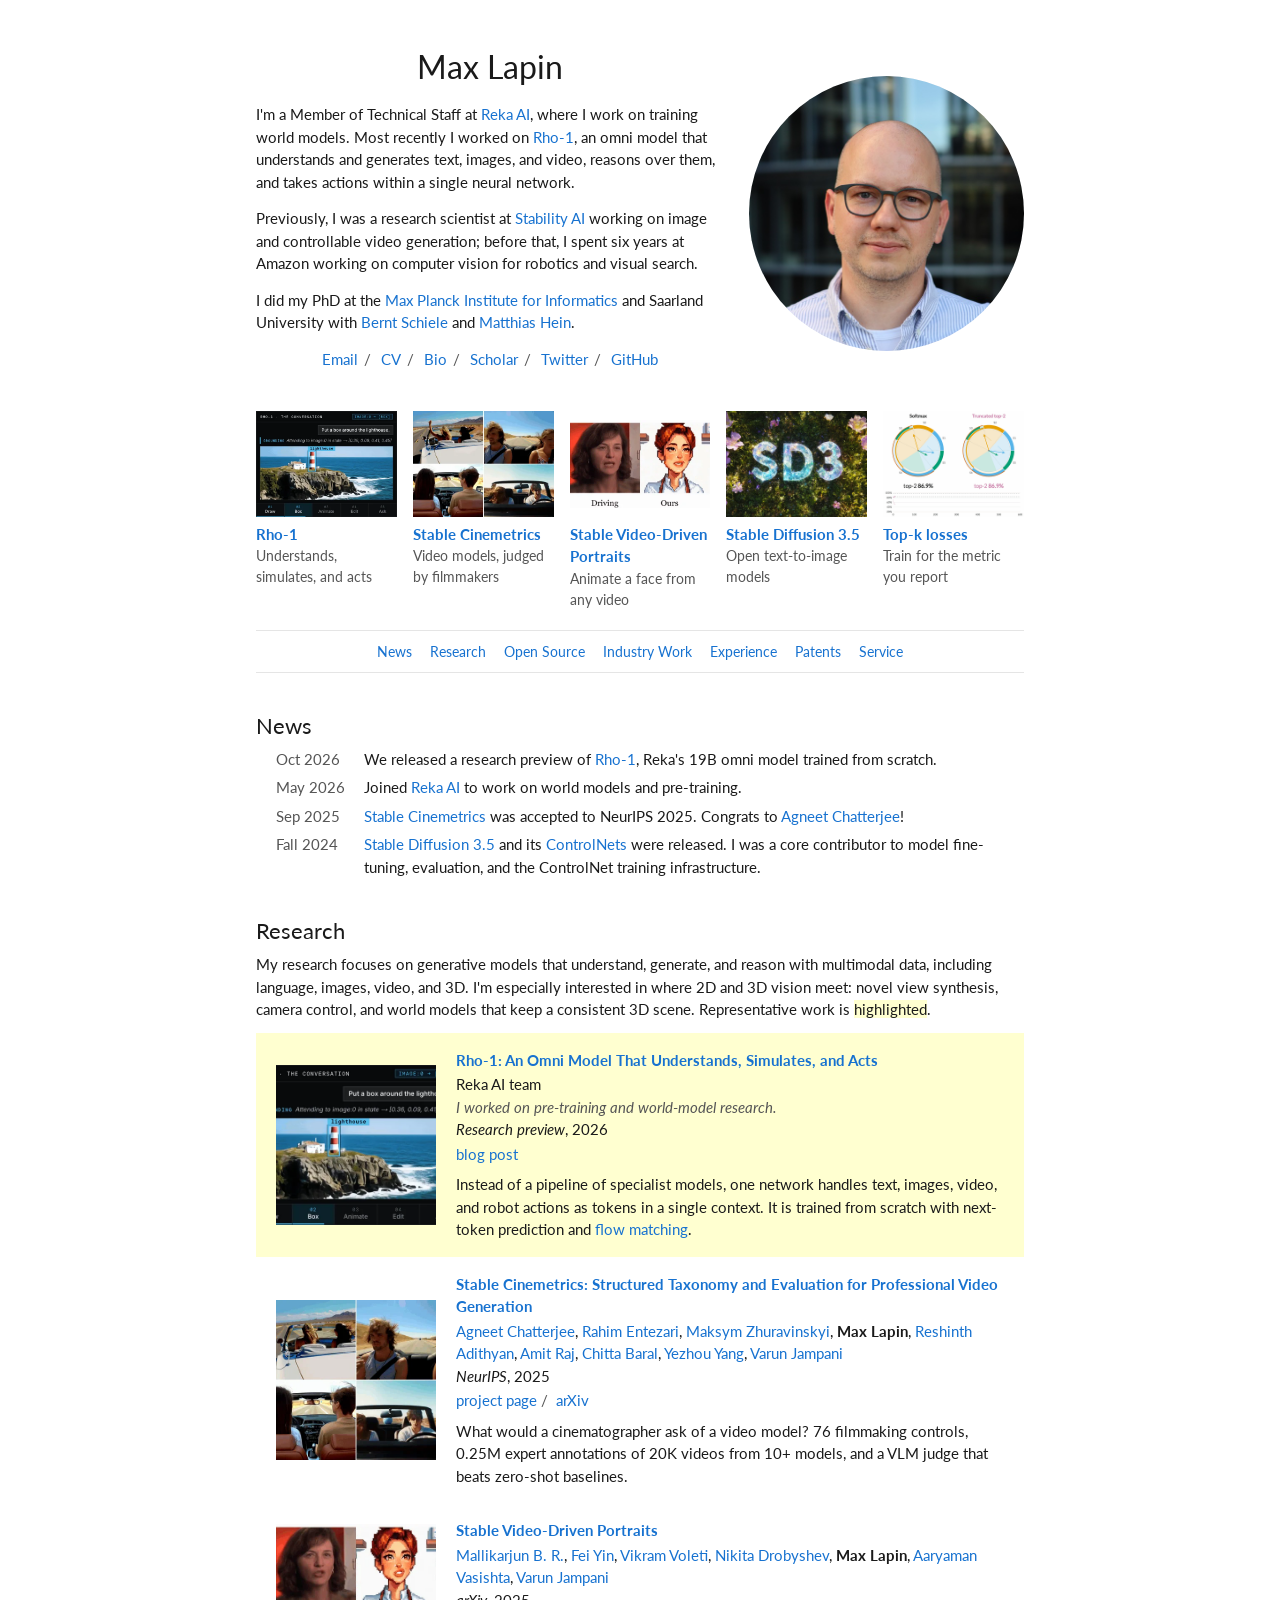
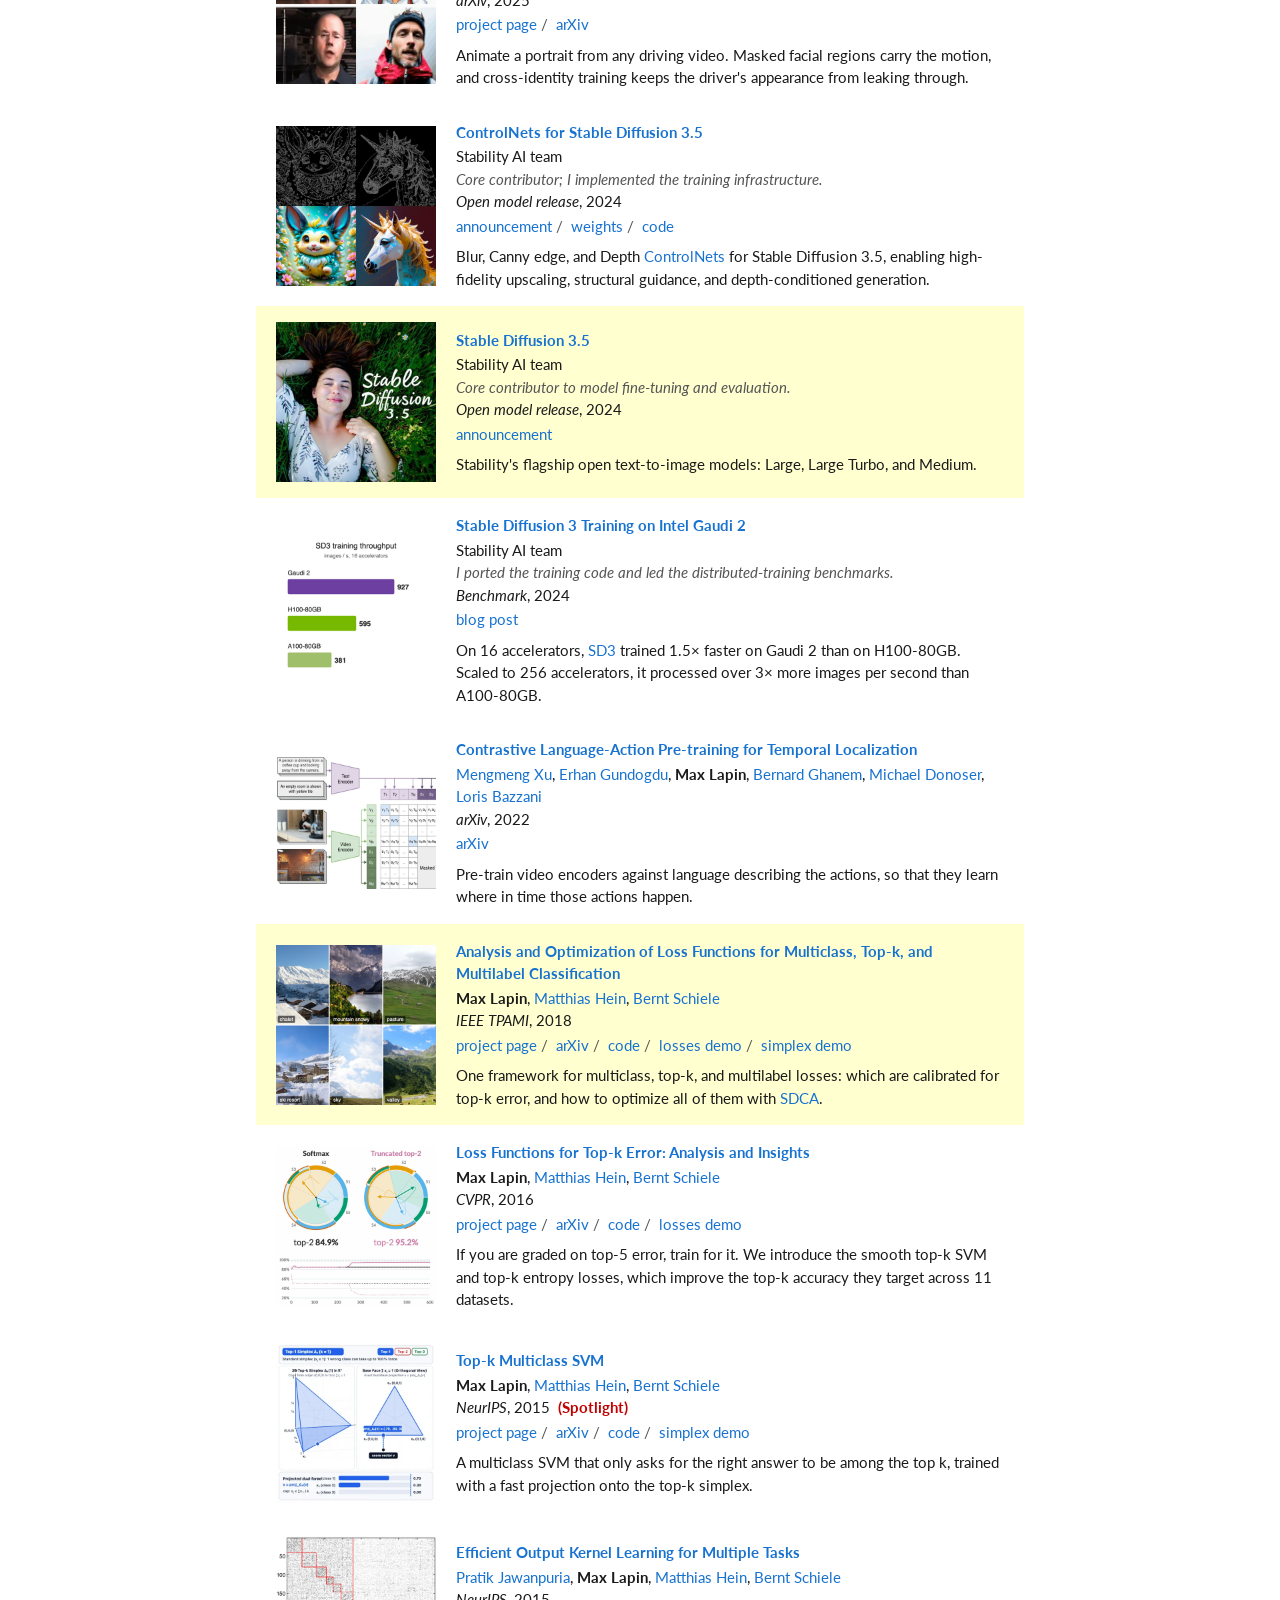
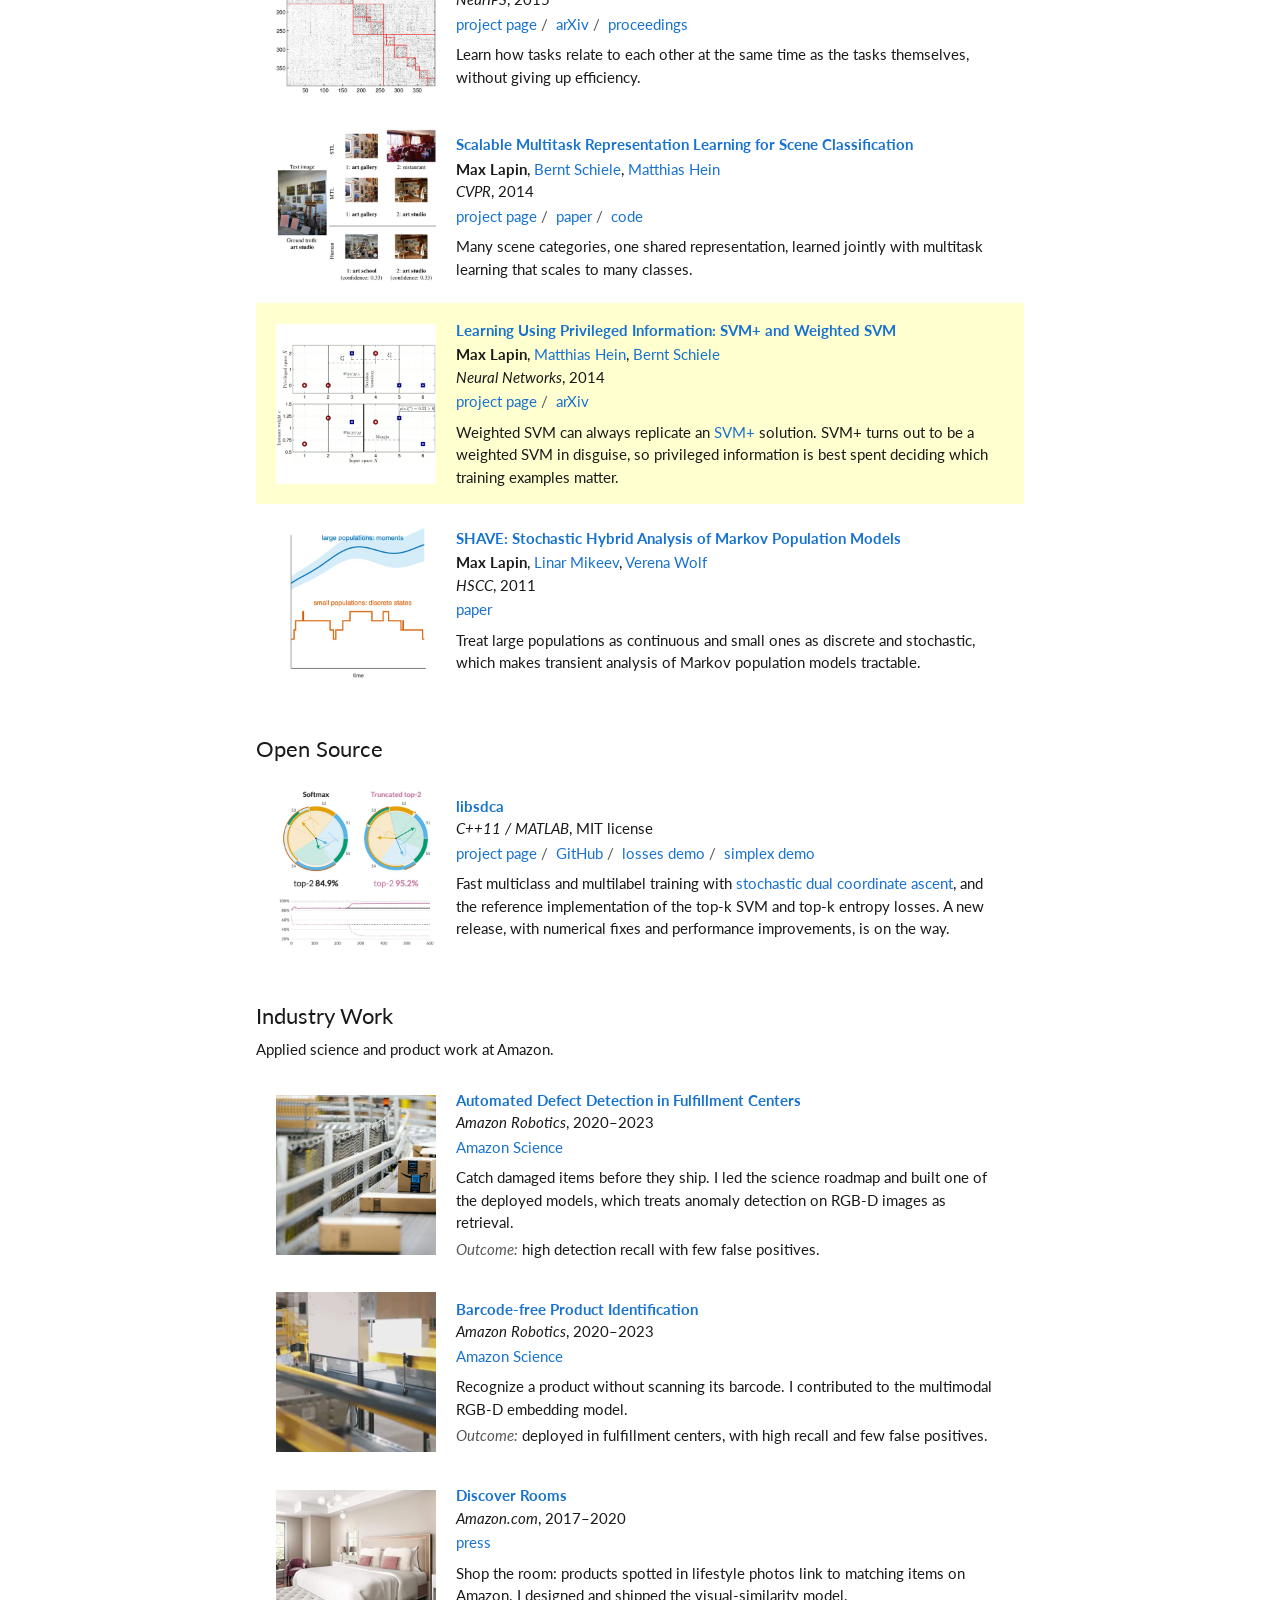
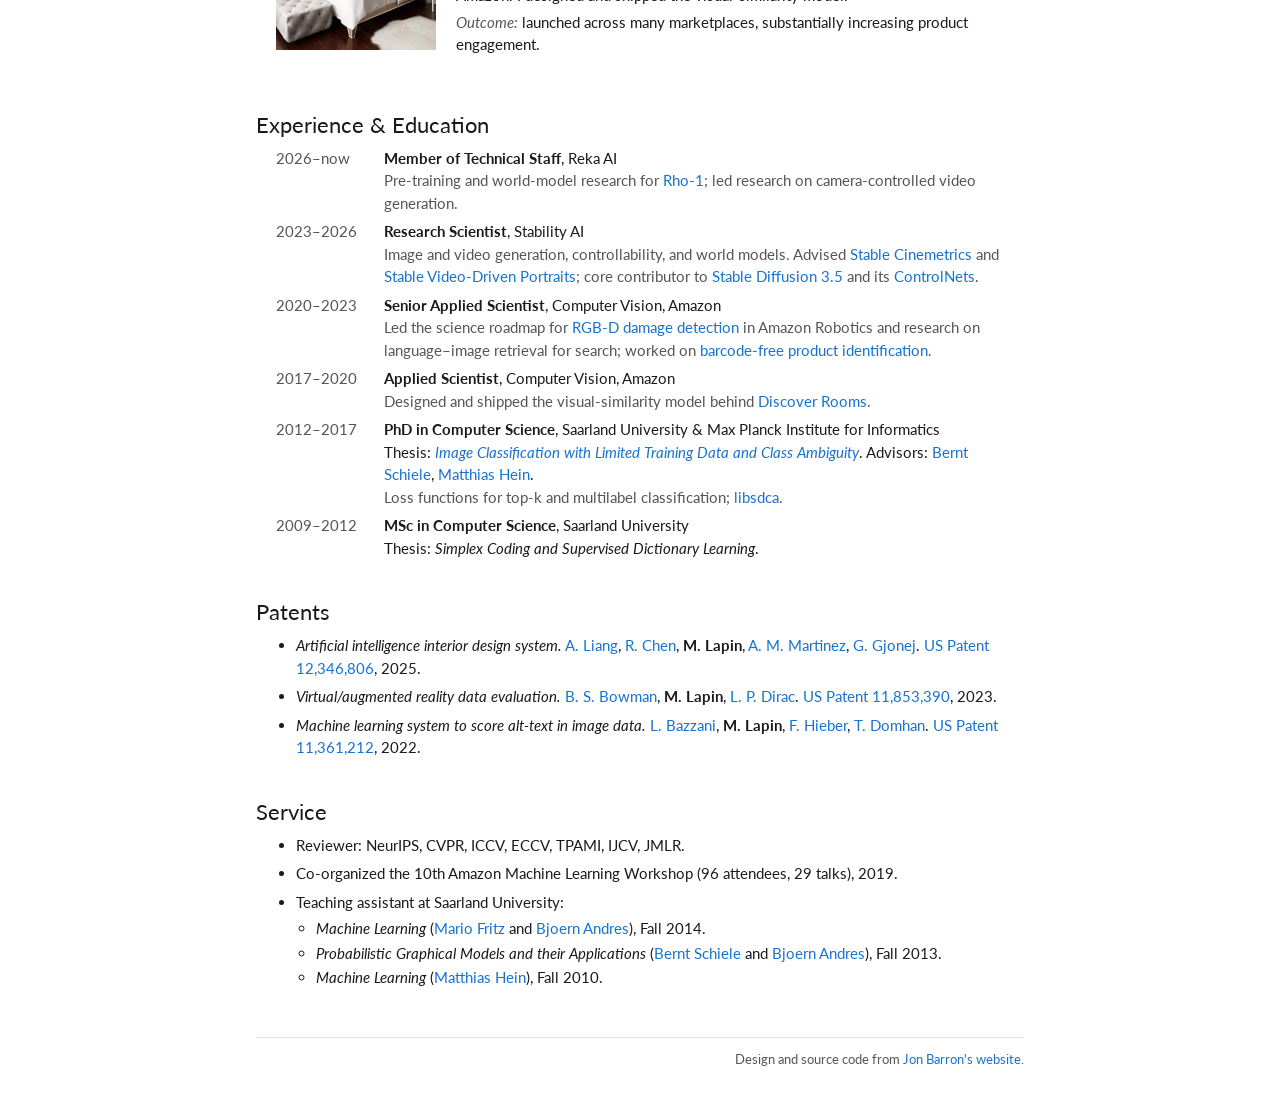
==== index.html @ 327c5b24 "Initial public site" ====
<!DOCTYPE html>
<html lang="en">
<head>
  <meta charset="utf-8">
  <meta name="viewport" content="width=device-width, initial-scale=1">
  <title>Max Lapin</title>
  <meta name="author" content="Max Lapin">
  <meta name="description" content="Max Lapin, Member of Technical Staff at Reka AI. Research on multimodal pre-training, video generation, and world models.">
  <meta property="og:title" content="Max Lapin">
  <meta property="og:description" content="Multimodal pre-training, video generation, and world models.">
  <meta property="og:type" content="website">
  <meta name="twitter:card" content="summary">
  <meta name="twitter:creator" content="@mlapin_">
  <link rel="icon" type="image/png" href="images/favicon.png">
  <link rel="preconnect" href="https://fonts.googleapis.com">
  <link rel="preconnect" href="https://fonts.gstatic.com" crossorigin>
  <link href="https://fonts.googleapis.com/css2?family=Lato:wght@400;700&display=swap" rel="stylesheet">
  <link rel="stylesheet" href="stylesheet.css">
</head>

<body>
<div class="page">

  <!-- ================= intro ================= -->
  <header class="intro">
    <div>
      <h1 class="name">Max Lapin</h1>
      <p>
        I'm a Member of Technical Staff at <a href="https://reka.ai/">Reka AI</a>, where I work on
        training world models. Most recently I worked on
        <a href="https://reka.ai/labs/research/rho-1-collapsing-the-multimodal-stack">Rho-1</a>, an omni model
        that understands and generates text, images, and video, reasons over them, and takes actions within a single
        neural network.
      </p>
      <p>
        Previously, I was a research scientist at <a href="https://stability.ai/">Stability AI</a> working on image and
        controllable video generation; before that, I spent six years at Amazon working on computer vision for robotics
        and visual search.
      </p>
      <p>
        I did my PhD at the <a href="https://www.mpi-inf.mpg.de/">Max Planck Institute for Informatics</a> and Saarland
        University with <a href="https://www.mpi-inf.mpg.de/departments/computer-vision-and-machine-learning/people/bernt-schiele">Bernt Schiele</a>
        and <a href="https://uni-tuebingen.de/en/fakultaeten/mathematisch-naturwissenschaftliche-fakultaet/fachbereiche/informatik/lehrstuehle/maschinelles-lernen/team/prof-dr-matthias-hein/">Matthias Hein</a>.
      </p>
      <p class="contact">
        <a href="mailto:maksim.lapin@gmail.com">Email</a><span class="sep">/</span>
        <a href="cv.pdf">CV</a><span class="sep">/</span>
        <a href="bio.txt">Bio</a><span class="sep">/</span>
        <a href="https://scholar.google.com/citations?user=axpNZUAAAAAJ">Scholar</a><span class="sep">/</span>
        <a href="https://x.com/mlapin_">Twitter</a><span class="sep">/</span>
        <a href="https://github.com/mlapin">GitHub</a>
      </p>
    </div>
    <div class="portrait thumb">
      Portrait<br>images/max.jpg
      <img src="images/max.jpg" alt="Photo of Max Lapin" onerror="this.remove()">
    </div>
  </header>

  <!-- Highlights: the few things to remember, one gloss each (after Ben Mildenhall's page). -->
  <div class="highlights" aria-label="Highlights">
    <a class="card" href="https://reka.ai/labs/research/rho-1-collapsing-the-multimodal-stack">
      <span class="thumb">Rho-1<picture><source media="(prefers-reduced-motion: reduce)" srcset="images/rho1_multimodal_session_still.webp"><img src="images/rho1_multimodal_session.webp" alt="" loading="lazy" onerror="this.remove()"></picture></span>
      <span class="card-title">Rho-1</span>
      <span class="gloss">Understands, simulates, and acts</span>
    </a>
    <a class="card" href="https://stable-cinemetrics.github.io/">
      <span class="thumb">Stable Cinemetrics<picture><source media="(prefers-reduced-motion: reduce)" srcset="images/cinemetrics_convertible_4x3_still.webp"><img src="images/cinemetrics_convertible_4x3.webp" alt="" loading="lazy" onerror="this.remove()"></picture></span>
      <span class="card-title">Stable Cinemetrics</span>
      <span class="gloss">Video models, judged by filmmakers</span>
    </a>
    <a class="card" href="https://stable-video-driven-portraits.github.io/">
      <span class="thumb">Stable Video-Driven Portraits<picture><source media="(prefers-reduced-motion: reduce)" srcset="images/portraits_cross2_labeled_still.webp"><img class="contain" src="images/portraits_cross2_labeled.webp" alt="" loading="lazy" onerror="this.remove()"></picture></span>
      <span class="card-title">Stable Video-Driven Portraits</span>
      <span class="gloss">Animate a face from any video</span>
    </a>
    <a class="card" href="https://stability.ai/news-updates/introducing-stable-diffusion-3-5">
      <span class="thumb">SD3.5<img src="images/sd35_text.jpg" alt="" loading="lazy" onerror="this.remove()"></span>
      <span class="card-title">Stable Diffusion 3.5</span>
      <span class="gloss">Open text-to-image models</span>
    </a>
    <a class="card" href="topk/demo.html">
      <span class="thumb">Top-k demo<picture><source media="(prefers-reduced-motion: reduce)" srcset="images/topk_demo_4x3_still.webp"><img class="contain" src="images/topk_demo_4x3.gif" alt="" loading="lazy" onerror="this.remove()"></picture></span>
      <span class="card-title">Top-k losses</span>
      <span class="gloss">Train for the metric you report</span>
    </a>
  </div>

  <nav class="section-nav" aria-label="Sections">
    <a href="#news">News</a>
    <a href="#research">Research</a>
    <a href="#open-source">Open Source</a>
    <a href="#industry">Industry Work</a>
    <a href="#experience">Experience</a>
    <a href="#patents">Patents</a>
    <a href="#service">Service</a>
  </nav>

  <!-- ================= news =================
       Keep this to the last ~5 items; move older ones out rather than letting the list grow. -->
  <section id="news">
    <h2>News</h2>
    <ul class="news">
      <li><span class="date">Oct 2026</span><span>We released a research preview of
        <a href="https://reka.ai/labs/research/rho-1-collapsing-the-multimodal-stack">Rho-1</a>, Reka's 19B
        omni model trained from scratch.</span></li>
      <li><span class="date">May 2026</span><span>Joined <a href="https://reka.ai/">Reka AI</a> to work on world models and
        pre-training.</span></li>
      <li><span class="date">Sep 2025</span><span><a href="https://arxiv.org/abs/2509.26555">Stable Cinemetrics</a> was
        accepted to NeurIPS 2025. Congrats to <a href="https://agneetchatterjee.com/">Agneet Chatterjee</a>!</span></li>
      <li><span class="date">Fall 2024</span><span><a href="https://stability.ai/news-updates/introducing-stable-diffusion-3-5">Stable Diffusion 3.5</a> and its
        <a href="https://stability.ai/news-updates/sd3-5-large-controlnets">ControlNets</a> were released. I was a core
        contributor to model fine-tuning, evaluation, and the ControlNet training infrastructure.</span></li>
    </ul>
  </section>

  <!-- ================= research ================= -->
  <section id="research">
    <h2>Research</h2>
    <p class="section-intro">
      My research focuses on generative models that understand, generate, and reason with multimodal data, including
      language, images, video, and 3D. I'm especially interested in where 2D and 3D vision meet: novel view synthesis,
      camera control, and world models that keep a consistent 3D scene. Representative work is
      <span class="mark">highlighted</span>.
    </p>

    <div class="entries">

      <article class="entry highlight">
        <div class="thumb">
          Rho-1
          <picture><source media="(prefers-reduced-motion: reduce)" srcset="images/rho1_multimodal_session_still.webp"><img src="images/rho1_multimodal_session.webp" alt="Rho-1 single-session multimodal workflow" loading="lazy" onerror="this.remove()"></picture>
        </div>
        <div>
          <a class="title" href="https://reka.ai/labs/research/rho-1-collapsing-the-multimodal-stack">Rho-1: An Omni Model That Understands, Simulates, and Acts</a>
          <div class="authors">Reka AI team</div>
          <div class="role">I worked on pre-training and world-model research.</div>
          <div><span class="venue">Research preview</span>, 2026</div>
          <div class="links">
            <a href="https://reka.ai/labs/research/rho-1-collapsing-the-multimodal-stack">blog post</a>
          </div>
          <p>
            Instead of a pipeline of specialist models, one network handles text, images, video, and robot actions as
            tokens in a single context. It is trained from scratch with next-token prediction and
            <a href="https://arxiv.org/abs/2210.02747" title="Lipman et al., Flow Matching for Generative Modeling, ICLR 2023">flow matching</a>.
          </p>
        </div>
      </article>

      <article class="entry">
        <div class="thumb">
          Stable Cinemetrics
          <picture><source media="(prefers-reduced-motion: reduce)" srcset="images/cinemetrics_convertible_2x2_still.webp"><img src="images/cinemetrics_convertible_2x2.webp" alt="Stable Cinemetrics 2x2 video comparison on convertible desert highway dialogue prompt" loading="lazy" onerror="this.remove()"></picture>
        </div>
        <div>
          <a class="title" href="https://stable-cinemetrics.github.io/">Stable Cinemetrics: Structured Taxonomy and Evaluation for Professional Video Generation</a>
          <div class="authors">
            <a href="https://agneetchatterjee.com/">Agneet Chatterjee</a>, <a href="https://rahimentezari.github.io/">Rahim Entezari</a>, <a href="https://scholar.google.com/citations?user=BLXPkDEAAAAJ">Maksym Zhuravinskyi</a>, <strong title="Published as Maksim Lapin">Max Lapin</strong>, <a href="https://reshinthadithyan.github.io/">Reshinth Adithyan</a>,
            <a href="https://amitraj93.github.io/">Amit Raj</a>, <a href="https://chitta.orissalinks.com/www/">Chitta Baral</a>, <a href="https://faculty.engineering.asu.edu/yezhouyang/">Yezhou Yang</a>, <a href="https://varunjampani.github.io/">Varun Jampani</a>
          </div>
          <div><span class="venue">NeurIPS</span>, 2025</div>
          <div class="links">
            <a href="https://stable-cinemetrics.github.io/">project page</a><span class="sep">/</span>
            <a href="https://arxiv.org/abs/2509.26555">arXiv</a>
          </div>
          <p>
            What would a cinematographer ask of a video model? 76 filmmaking controls, 0.25M expert annotations of 20K
            videos from 10+ models, and a VLM judge that beats zero-shot baselines.
          </p>
        </div>
      </article>

      <article class="entry">
        <div class="thumb">
          Stable Video-Driven Portraits
          <picture><source media="(prefers-reduced-motion: reduce)" srcset="images/portraits_cross_2x2_still.webp"><img src="images/portraits_cross_2x2.webp" alt="Cross-reenactment of portraits from driving videos" loading="lazy" onerror="this.remove()"></picture>
        </div>
        <div>
          <a class="title" href="https://stable-video-driven-portraits.github.io/">Stable Video-Driven Portraits</a>
          <div class="authors">
            <a href="https://scholar.google.com/citations?user=NlAB4EsAAAAJ">Mallikarjun B. R.</a>, <a href="https://feiiyin.github.io/">Fei Yin</a>, <a href="https://voletiv.github.io/">Vikram Voleti</a>, <a href="https://neeek2303.github.io/">Nikita Drobyshev</a>, <strong title="Published as Maksim Lapin">Max Lapin</strong>, <a href="https://www.aaryaman.net/">Aaryaman Vasishta</a>,
            <a href="https://varunjampani.github.io/">Varun Jampani</a>
          </div>
          <div><span class="venue">arXiv</span>, 2025</div>
          <div class="links">
            <a href="https://stable-video-driven-portraits.github.io/">project page</a><span class="sep">/</span>
            <a href="https://arxiv.org/abs/2509.17476">arXiv</a>
          </div>
          <p>
            Animate a portrait from any driving video. Masked facial regions carry the motion, and cross-identity
            training keeps the driver's appearance from leaking through.
          </p>
        </div>
      </article>

      <article class="entry">
        <div class="thumb">
          SD3.5 ControlNets
          <img src="images/sd35_controlnets.jpg" alt="Canny edge conditioning and generated images with Stable Diffusion 3.5 ControlNets" loading="lazy" onerror="this.remove()">
        </div>
        <div>
          <a class="title" href="https://stability.ai/news-updates/sd3-5-large-controlnets">ControlNets for Stable Diffusion 3.5</a>
          <div class="authors">Stability AI team</div>
          <div class="role">Core contributor; I implemented the training infrastructure.</div>
          <div><span class="venue">Open model release</span>, 2024</div>
          <div class="links">
            <a href="https://stability.ai/news-updates/sd3-5-large-controlnets">announcement</a><span class="sep">/</span>
            <a href="https://huggingface.co/stabilityai/stable-diffusion-3.5-controlnets">weights</a><span class="sep">/</span>
            <a href="https://github.com/Stability-AI/sd3.5/">code</a>
          </div>
          <p>
            Blur, Canny edge, and Depth
            <a href="https://arxiv.org/abs/2302.05543" title="Zhang, Rao, and Agrawala, Adding Conditional Control to Text-to-Image Diffusion Models, ICCV 2023">ControlNets</a> for Stable Diffusion 3.5, enabling high-fidelity upscaling,
            structural guidance, and depth-conditioned generation.
          </p>
        </div>
      </article>

      <article class="entry highlight">
        <div class="thumb">
          Stable Diffusion 3.5
          <img src="images/sd35.jpg" alt="Images generated by Stable Diffusion 3.5" loading="lazy" onerror="this.remove()">
        </div>
        <div>
          <a class="title" href="https://stability.ai/news-updates/introducing-stable-diffusion-3-5">Stable Diffusion 3.5</a>
          <div class="authors">Stability AI team</div>
          <div class="role">Core contributor to model fine-tuning and evaluation.</div>
          <div><span class="venue">Open model release</span>, 2024</div>
          <div class="links">
            <a href="https://stability.ai/news-updates/introducing-stable-diffusion-3-5">announcement</a>
          </div>
          <p>
            Stability's flagship open text-to-image models: Large, Large Turbo, and Medium.
          </p>
        </div>
      </article>

      <article class="entry">
        <div class="thumb">
          SD3 on Gaudi 2
          <img src="images/gaudi.jpg" alt="SD3 training throughput on 16 accelerators: Gaudi 2, H100, A100" loading="lazy" onerror="this.remove()">
        </div>
        <div>
          <a class="title" href="https://stability.ai/news-updates/putting-the-ai-supercomputer-to-work">Stable Diffusion 3 Training on Intel Gaudi 2</a>
          <div class="authors">Stability AI team</div>
          <div class="role">I ported the training code and led the distributed-training benchmarks.</div>
          <div><span class="venue">Benchmark</span>, 2024</div>
          <div class="links">
            <a href="https://stability.ai/news-updates/putting-the-ai-supercomputer-to-work">blog post</a>
          </div>
          <p>
            On 16 accelerators,
            <a href="https://arxiv.org/abs/2403.03206" title="Esser et al., Scaling Rectified Flow Transformers for High-Resolution Image Synthesis, ICML 2024">SD3</a> trained 1.5&times; faster on Gaudi 2 than on H100-80GB. Scaled to 256
            accelerators, it processed over 3&times; more images per second than A100-80GB.
          </p>
        </div>
      </article>


      <article class="entry">
        <div class="thumb">
          CLAP
          <img src="images/clap.jpg" alt="Language-action alignment for temporal localization" loading="lazy" onerror="this.remove()">
        </div>
        <div>
          <a class="title" href="https://arxiv.org/abs/2204.12293">Contrastive Language-Action Pre-training for Temporal Localization</a>
          <div class="authors">
            <a href="https://mengmengxu.netlify.app/">Mengmeng Xu</a>, <a href="https://egundogdu.github.io/">Erhan Gundogdu</a>, <strong title="Published as Maksim Lapin">Max Lapin</strong>, <a href="https://www.bernardghanem.com/">Bernard Ghanem</a>, <a href="https://mike-dono-0815.github.io/homepage/">Michael Donoser</a>, <a href="https://lorisbaz.github.io/">Loris Bazzani</a>
          </div>
          <div><span class="venue">arXiv</span>, 2022</div>
          <div class="links">
            <a href="https://arxiv.org/abs/2204.12293">arXiv</a>
          </div>
          <p>
            Pre-train video encoders against language describing the actions, so that they learn where in time
            those actions happen.
          </p>
        </div>
      </article>

      <article class="entry highlight">
        <div class="thumb">
          Top-k losses (TPAMI)
          <img src="images/topk_tpami.jpg" alt="SUN397 scenes with ambiguous labels" loading="lazy" onerror="this.remove()">
        </div>
        <div>
          <a class="title" href="https://arxiv.org/abs/1612.03663">Analysis and Optimization of Loss Functions for Multiclass, Top-k, and Multilabel Classification</a>
          <div class="authors"><strong title="Published as Maksim Lapin">Max Lapin</strong>, <a href="https://uni-tuebingen.de/en/fakultaeten/mathematisch-naturwissenschaftliche-fakultaet/fachbereiche/informatik/lehrstuehle/maschinelles-lernen/team/prof-dr-matthias-hein/">Matthias Hein</a>, <a href="https://www.mpi-inf.mpg.de/departments/computer-vision-and-machine-learning/people/bernt-schiele">Bernt Schiele</a></div>
          <div><span class="venue">IEEE TPAMI</span>, 2018</div>
          <div class="links">
            <a href="https://www.mpi-inf.mpg.de/departments/computer-vision-and-machine-learning/research/object-recognition-and-scene-understanding/loss-functions-for-top-k-error">project page</a><span class="sep">/</span>
            <a href="https://arxiv.org/abs/1612.03663">arXiv</a><span class="sep">/</span>
            <a href="libsdca/index.html">code</a><span class="sep">/</span>
            <a href="topk/demo.html" title="Interactive demo: how softmax and top-k losses train a linear model">losses demo</a><span class="sep">/</span>
            <a href="topk/simplex.html" title="Interactive demo: projection onto the top-k simplex">simplex demo</a>
          </div>
          <p>
            One framework for multiclass, top-k, and multilabel losses: which are calibrated for top-k error, and how
            to optimize all of them with
            <a href="https://www.jmlr.org/papers/v14/shalev-shwartz13a.html" title="Shalev-Shwartz and Zhang, Stochastic Dual Coordinate Ascent Methods for Regularized Loss Minimization, JMLR 2013">SDCA</a>.
          </p>
        </div>
      </article>

      <article class="entry">
        <div class="thumb">
          Top-k Error (CVPR)
          <picture><source media="(prefers-reduced-motion: reduce)" srcset="images/topk_demo_still.webp"><img class="contain" src="images/topk_demo.gif" alt="Animated training of softmax and truncated top-2 entropy on the circle data: top-2 accuracy 85% vs. 95%" loading="lazy" onerror="this.remove()"></picture>
        </div>
        <div>
          <a class="title" href="https://arxiv.org/abs/1512.00486">Loss Functions for Top-k Error: Analysis and Insights</a>
          <div class="authors"><strong title="Published as Maksim Lapin">Max Lapin</strong>, <a href="https://uni-tuebingen.de/en/fakultaeten/mathematisch-naturwissenschaftliche-fakultaet/fachbereiche/informatik/lehrstuehle/maschinelles-lernen/team/prof-dr-matthias-hein/">Matthias Hein</a>, <a href="https://www.mpi-inf.mpg.de/departments/computer-vision-and-machine-learning/people/bernt-schiele">Bernt Schiele</a></div>
          <div><span class="venue">CVPR</span>, 2016</div>
          <div class="links">
            <a href="https://www.mpi-inf.mpg.de/departments/computer-vision-and-machine-learning/research/object-recognition-and-scene-understanding/loss-functions-for-top-k-error">project page</a><span class="sep">/</span>
            <a href="https://arxiv.org/abs/1512.00486">arXiv</a><span class="sep">/</span>
            <a href="libsdca/index.html">code</a><span class="sep">/</span>
            <a href="topk/demo.html" title="Interactive demo: how softmax and top-k losses train a linear model">losses demo</a>
          </div>
          <p>
            If you are graded on top-5 error, train for it. We introduce the smooth top-k SVM and top-k entropy losses,
            which improve the top-k accuracy they target across 11 datasets.
          </p>
        </div>
      </article>

      <article class="entry">
        <div class="thumb">
          Top-k SVM
          <picture><source media="(prefers-reduced-motion: reduce)" srcset="images/topk_svm_still.webp"><img class="contain" src="images/topk_svm.webp" alt="Animated projection onto the top-k simplex for k = 1, 2, 3" loading="lazy" onerror="this.remove()"></picture>
        </div>
        <div>
          <a class="title" href="https://arxiv.org/abs/1511.06683">Top-k Multiclass SVM</a>
          <div class="authors"><strong title="Published as Maksim Lapin">Max Lapin</strong>, <a href="https://uni-tuebingen.de/en/fakultaeten/mathematisch-naturwissenschaftliche-fakultaet/fachbereiche/informatik/lehrstuehle/maschinelles-lernen/team/prof-dr-matthias-hein/">Matthias Hein</a>, <a href="https://www.mpi-inf.mpg.de/departments/computer-vision-and-machine-learning/people/bernt-schiele">Bernt Schiele</a></div>
          <div><span class="venue">NeurIPS</span>, 2015 &nbsp;<strong class="award">(Spotlight)</strong></div>
          <div class="links">
            <a href="https://www.mpi-inf.mpg.de/departments/computer-vision-and-machine-learning/research/object-recognition-and-scene-understanding/top-k-multiclass-svm">project page</a><span class="sep">/</span>
            <a href="https://arxiv.org/abs/1511.06683">arXiv</a><span class="sep">/</span>
            <a href="libsdca/index.html">code</a><span class="sep">/</span>
            <a href="topk/simplex.html" title="Interactive demo: projection onto the top-k simplex">simplex demo</a>
          </div>
          <p>
            A multiclass SVM that only asks for the right answer to be among the top k, trained with a fast projection
            onto the top-k simplex.
          </p>
        </div>
      </article>

      <article class="entry">
        <div class="thumb">
          Output Kernel Learning
          <img src="images/okl.jpg" alt="Learned sparse task-relationship matrix on SUN397" loading="lazy" onerror="this.remove()">
        </div>
        <div>
          <a class="title" href="https://arxiv.org/abs/1511.05706">Efficient Output Kernel Learning for Multiple Tasks</a>
          <div class="authors"><a href="https://pratikjawanpuria.com/">Pratik Jawanpuria</a>, <strong title="Published as Maksim Lapin">Max Lapin</strong>, <a href="https://uni-tuebingen.de/en/fakultaeten/mathematisch-naturwissenschaftliche-fakultaet/fachbereiche/informatik/lehrstuehle/maschinelles-lernen/team/prof-dr-matthias-hein/">Matthias Hein</a>, <a href="https://www.mpi-inf.mpg.de/departments/computer-vision-and-machine-learning/people/bernt-schiele">Bernt Schiele</a></div>
          <div><span class="venue">NeurIPS</span>, 2015</div>
          <div class="links">
            <a href="https://www.mpi-inf.mpg.de/departments/computer-vision-and-machine-learning/research/object-recognition-and-scene-understanding/output-kernel-learning">project page</a><span class="sep">/</span>
            <a href="https://arxiv.org/abs/1511.05706">arXiv</a><span class="sep">/</span>
            <a href="https://proceedings.neurips.cc/paper/2015/hash/a5cdd4aa0048b187f7182f1b9ce7a6a7-Abstract.html">proceedings</a>
          </div>
          <p>
            Learn how tasks relate to each other at the same time as the tasks themselves, without giving up
            efficiency.
          </p>
        </div>
      </article>

      <article class="entry">
        <div class="thumb">
          Multitask Scene Classification
          <img src="images/multitask.jpg" alt="Scene classification predictions comparing STL, MTL, and human judgments" loading="lazy" onerror="this.remove()">
        </div>
        <div>
          <a class="title" href="https://openaccess.thecvf.com/content_cvpr_2014/html/Lapin_Scalable_Multitask_Representation_2014_CVPR_paper.html">Scalable Multitask Representation Learning for Scene Classification</a>
          <div class="authors"><strong title="Published as Maksim Lapin">Max Lapin</strong>, <a href="https://www.mpi-inf.mpg.de/departments/computer-vision-and-machine-learning/people/bernt-schiele">Bernt Schiele</a>, <a href="https://uni-tuebingen.de/en/fakultaeten/mathematisch-naturwissenschaftliche-fakultaet/fachbereiche/informatik/lehrstuehle/maschinelles-lernen/team/prof-dr-matthias-hein/">Matthias Hein</a></div>
          <div><span class="venue">CVPR</span>, 2014</div>
          <div class="links">
            <a href="https://www.mpi-inf.mpg.de/departments/computer-vision-and-machine-learning/research/object-recognition-and-scene-understanding/scalable-multitask-representation-learning-for-scene-classification">project page</a><span class="sep">/</span>
            <a href="https://openaccess.thecvf.com/content_cvpr_2014/html/Lapin_Scalable_Multitask_Representation_2014_CVPR_paper.html">paper</a><span class="sep">/</span>
            <a href="https://github.com/mlapin/cvpr14mtl">code</a>
          </div>
          <p>
            Many scene categories, one shared representation, learned jointly with multitask learning that scales to
            many classes.
          </p>
        </div>
      </article>

      <article class="entry highlight">
        <div class="thumb">
          SVM+
          <img src="images/svmplus.jpg" alt="Weighted SVM replicating an SVM+ solution" loading="lazy" onerror="this.remove()">
        </div>
        <div>
          <a class="title" href="https://arxiv.org/abs/1306.3161">Learning Using Privileged Information: SVM+ and Weighted SVM</a>
          <div class="authors"><strong title="Published as Maksim Lapin">Max Lapin</strong>, <a href="https://uni-tuebingen.de/en/fakultaeten/mathematisch-naturwissenschaftliche-fakultaet/fachbereiche/informatik/lehrstuehle/maschinelles-lernen/team/prof-dr-matthias-hein/">Matthias Hein</a>, <a href="https://www.mpi-inf.mpg.de/departments/computer-vision-and-machine-learning/people/bernt-schiele">Bernt Schiele</a></div>
          <div><span class="venue">Neural Networks</span>, 2014</div>
          <div class="links">
            <a href="https://www.mpi-inf.mpg.de/departments/computer-vision-and-machine-learning/research/object-recognition-and-scene-understanding/learning-using-privileged-information-svm-and-weighted-svm">project page</a><span class="sep">/</span>
            <a href="https://arxiv.org/abs/1306.3161">arXiv</a>
          </div>
          <p>
            Weighted SVM can always replicate an
            <a href="https://doi.org/10.1016/j.neunet.2009.06.042" title="Vapnik and Vashist, A New Learning Paradigm: Learning Using Privileged Information, Neural Networks 2009">SVM+</a> solution. SVM+ turns out to be a weighted SVM in disguise, so
            privileged information is best spent deciding which training examples matter.
          </p>
        </div>
      </article>

      <article class="entry">
        <div class="thumb">
          SHAVE
          <img src="images/shave.jpg" alt="Illustration: moments for large populations, discrete states for small ones" loading="lazy" onerror="this.remove()">
        </div>
        <div>
          <a class="title" href="https://doi.org/10.1145/1967701.1967746">SHAVE: Stochastic Hybrid Analysis of Markov Population Models</a>
          <div class="authors"><strong title="Published as Maksim Lapin">Max Lapin</strong>, <a href="https://mosi.uni-saarland.de/people/linar/">Linar Mikeev</a>, <a href="https://mosi.uni-saarland.de/people/verena/">Verena Wolf</a></div>
          <div><span class="venue">HSCC</span>, 2011</div>
          <div class="links">
            <a href="https://doi.org/10.1145/1967701.1967746">paper</a>
          </div>
          <p>
            Treat large populations as continuous and small ones as discrete and stochastic, which makes transient
            analysis of Markov population models tractable.
          </p>
        </div>
      </article>

    </div>
  </section>

  <!-- ================= open source ================= -->
  <section id="open-source">
    <h2>Open Source</h2>
    <div class="entries">
      <article class="entry">
        <div class="thumb">
          libsdca
          <img class="contain" src="images/topk_demo_still.webp" alt="Top-k losses demo built on the libsdca losses" loading="lazy" onerror="this.remove()">
        </div>
        <div>
          <a class="title" href="libsdca/index.html">libsdca</a>
          <div><span class="venue">C++11 / MATLAB</span>, MIT license</div>
          <div class="links">
            <a href="libsdca/index.html">project page</a><span class="sep">/</span>
            <a href="https://github.com/mlapin/libsdca">GitHub</a><span class="sep">/</span>
            <a href="topk/demo.html" title="Interactive demo: how softmax and top-k losses train a linear model">losses demo</a><span class="sep">/</span>
            <a href="topk/simplex.html" title="Interactive demo: projection onto the top-k simplex">simplex demo</a>
          </div>
          <p>
            Fast multiclass and multilabel training with
            <a href="https://www.jmlr.org/papers/v14/shalev-shwartz13a.html" title="Shalev-Shwartz and Zhang, Stochastic Dual Coordinate Ascent Methods for Regularized Loss Minimization, JMLR 2013">stochastic dual coordinate ascent</a>, and the reference
            implementation of the top-k SVM and top-k entropy losses. A new release, with numerical fixes and
            performance improvements, is on the way.
          </p>
        </div>
      </article>
    </div>
  </section>

  <!-- ================= industry work ================= -->
  <section id="industry">
    <h2>Industry Work</h2>
    <p class="section-intro">
      Applied science and product work at Amazon.
    </p>

    <div class="entries">

      <article class="entry">
        <div class="thumb">
          Defect Detection
          <img src="images/defects.jpg" alt="Damaged item detection in a fulfillment center" loading="lazy" onerror="this.remove()">
        </div>
        <div>
          <a class="title" href="https://www.amazon.science/latest-news/the-surprisingly-subtle-challenge-of-automating-damage-detection">Automated Defect Detection in Fulfillment Centers</a>
          <div><span class="venue">Amazon Robotics</span>, 2020&ndash;2023</div>
          <div class="links">
            <a href="https://www.amazon.science/latest-news/the-surprisingly-subtle-challenge-of-automating-damage-detection">Amazon Science</a>
          </div>
          <p>
            Catch damaged items before they ship. I led the science roadmap and built one of the deployed models,
            which treats anomaly detection on RGB-D images as retrieval.
          </p>
          <div class="outcome"><em>Outcome:</em> high detection recall with few false positives.</div>
        </div>
      </article>

      <article class="entry">
        <div class="thumb">
          Barcode-free ID
          <picture><source media="(prefers-reduced-motion: reduce)" srcset="images/barcodefree_scanner_still.webp"><img src="images/barcodefree_scanner.webp" alt="Product identification without barcodes" loading="lazy" onerror="this.remove()"></picture>
        </div>
        <div>
          <a class="title" href="https://www.amazon.science/latest-news/how-amazon-robotics-is-working-on-new-ways-to-eliminate-the-need-for-barcodes">Barcode-free Product Identification</a>
          <div><span class="venue">Amazon Robotics</span>, 2020&ndash;2023</div>
          <div class="links">
            <a href="https://www.amazon.science/latest-news/how-amazon-robotics-is-working-on-new-ways-to-eliminate-the-need-for-barcodes">Amazon Science</a>
          </div>
          <p>
            Recognize a product without scanning its barcode. I contributed to the multimodal RGB-D embedding model.
          </p>
          <div class="outcome"><em>Outcome:</em> deployed in fulfillment centers, with high recall and few false positives.</div>
        </div>
      </article>

      <article class="entry">
        <div class="thumb">
          Discover Rooms
          <img src="images/rooms.jpg" alt="Shoppable lifestyle image" loading="lazy" onerror="this.remove()">
        </div>
        <div>
          <a class="title" href="https://www.yahoo.com/entertainment/secret-amazon-feature-makes-easy-170000535.html">Discover Rooms</a>
          <div><span class="venue">Amazon.com</span>, 2017&ndash;2020</div>
          <div class="links">
            <a href="https://www.yahoo.com/entertainment/secret-amazon-feature-makes-easy-170000535.html">press</a>
          </div>
          <p>
            Shop the room: products spotted in lifestyle photos link to matching items on Amazon. I designed and shipped
            the visual-similarity model.
          </p>
          <div class="outcome"><em>Outcome:</em> launched across many marketplaces, substantially increasing product engagement.</div>
        </div>
      </article>

    </div>
  </section>

  <!-- ================= experience ================= -->
  <section id="experience">
    <h2>Experience &amp; Education</h2>
    <dl class="timeline">
      <dt>2026&ndash;now</dt>
      <dd><strong>Member of Technical Staff</strong>, Reka AI<br>
        <span class="what">Pre-training and world-model research for <a href="https://reka.ai/labs/research/rho-1-collapsing-the-multimodal-stack">Rho-1</a>; led research on camera-controlled video generation.</span></dd>
      <dt>2023&ndash;2026</dt>
      <dd><strong>Research Scientist</strong>, Stability AI<br>
        <span class="what">Image and video generation, controllability, and world models. Advised <a href="https://stable-cinemetrics.github.io/">Stable Cinemetrics</a> and <a href="https://stable-video-driven-portraits.github.io/">Stable Video-Driven Portraits</a>; core contributor to <a href="https://stability.ai/news-updates/introducing-stable-diffusion-3-5">Stable Diffusion 3.5</a> and its <a href="https://stability.ai/news-updates/sd3-5-large-controlnets">ControlNets</a>.</span></dd>
      <dt>2020&ndash;2023</dt>
      <dd><strong>Senior Applied Scientist</strong>, Computer Vision, Amazon<br>
        <span class="what">Led the science roadmap for <a href="https://www.amazon.science/latest-news/the-surprisingly-subtle-challenge-of-automating-damage-detection">RGB-D damage detection</a> in Amazon Robotics and research on language&ndash;image retrieval for search; worked on <a href="https://www.amazon.science/latest-news/how-amazon-robotics-is-working-on-new-ways-to-eliminate-the-need-for-barcodes">barcode-free product identification</a>.</span></dd>
      <dt>2017&ndash;2020</dt>
      <dd><strong>Applied Scientist</strong>, Computer Vision, Amazon<br>
        <span class="what">Designed and shipped the visual-similarity model behind <a href="https://www.yahoo.com/entertainment/secret-amazon-feature-makes-easy-170000535.html">Discover Rooms</a>.</span></dd>
      <dt>2012&ndash;2017</dt>
      <dd>
        <strong>PhD in Computer Science</strong>, Saarland University &amp; Max Planck Institute for Informatics<br>
        Thesis: <a href="https://publikationen.sulb.uni-saarland.de/handle/20.500.11880/26788"><em>Image
        Classification with Limited Training Data and Class Ambiguity</em></a>.
        Advisors: <a href="https://www.mpi-inf.mpg.de/departments/computer-vision-and-machine-learning/people/bernt-schiele">Bernt Schiele</a>, <a href="https://uni-tuebingen.de/en/fakultaeten/mathematisch-naturwissenschaftliche-fakultaet/fachbereiche/informatik/lehrstuehle/maschinelles-lernen/team/prof-dr-matthias-hein/">Matthias Hein</a>.<br>
        <span class="what">Loss functions for top-k and multilabel classification; <a href="libsdca/index.html">libsdca</a>.</span>
      </dd>
      <dt>2009&ndash;2012</dt>
      <dd>
        <strong>MSc in Computer Science</strong>, Saarland University<br>
        Thesis: <em>Simplex Coding and Supervised Dictionary Learning</em>.
      </dd>
    </dl>
  </section>

  <!-- ================= patents & service ================= -->
  <section id="patents">
    <h2>Patents</h2>
    <ul class="plain-list">
      <li>
        <em>Artificial intelligence interior design system.</em>
        <a href="https://scholar.google.com/scholar?q=author:%22Anqi+Liang%22+Amazon">A. Liang</a>,
        <a href="https://scholar.google.com/scholar?q=author:%22Rui+Chen%22+Amazon+%22Aleix+Martinez%22">R. Chen</a>,
        <strong>M. Lapin</strong>,
        <a href="https://aleix.ai/">A. M. Martinez</a>,
        <a href="https://scholar.google.com/scholar?q=author:%22Gerard+Gjonej%22">G. Gjonej</a>.
        <a href="https://patents.google.com/patent/US12346806B1/en">US Patent 12,346,806</a>, 2025.
      </li>
      <li>
        <em>Virtual/augmented reality data evaluation.</em>
        <a href="http://resume.bereft.net/">B. S. Bowman</a>,
        <strong>M. Lapin</strong>,
        <a href="http://www.leodirac.com/">L. P. Dirac</a>.
        <a href="https://patents.google.com/patent/US11853390B1/en">US Patent 11,853,390</a>, 2023.
      </li>
      <li>
        <em>Machine learning system to score alt-text in image data.</em>
        <a href="https://lorisbaz.github.io/">L. Bazzani</a>,
        <strong>M. Lapin</strong>,
        <a href="https://scholar.google.com/citations?user=UD177Q0AAAAJ">F. Hieber</a>,
        <a href="https://scholar.google.com/citations?user=WrbJw1wAAAAJ">T. Domhan</a>.
        <a href="https://patents.google.com/patent/US11361212B2/en">US Patent 11,361,212</a>, 2022.
      </li>
    </ul>
  </section>

  <section id="service">
    <h2>Service</h2>
    <ul class="plain-list">
      <li>Reviewer: NeurIPS, CVPR, ICCV, ECCV, TPAMI, IJCV, JMLR.</li>
      <li>Co-organized the 10th Amazon Machine Learning Workshop (96 attendees, 29 talks), 2019.</li>
      <li>
        Teaching assistant at Saarland University:
        <ul>
          <li><em>Machine Learning</em> (<a href="https://cispa.saarland/group/fritz/">Mario Fritz</a> and <a href="http://andres.sc/">Bjoern Andres</a>), Fall 2014.</li>
          <li><em>Probabilistic Graphical Models and their Applications</em> (<a href="https://www.mpi-inf.mpg.de/departments/computer-vision-and-machine-learning/people/bernt-schiele">Bernt Schiele</a> and <a href="http://andres.sc/">Bjoern Andres</a>), Fall 2013.</li>
          <li><em>Machine Learning</em> (<a href="https://uni-tuebingen.de/en/fakultaeten/mathematisch-naturwissenschaftliche-fakultaet/fachbereiche/informatik/lehrstuehle/maschinelles-lernen/team/prof-dr-matthias-hein/">Matthias Hein</a>), Fall 2010.</li>
        </ul>
      </li>
    </ul>
  </section>

  <footer>
    Design and source code from <a href="https://github.com/jonbarron/jonbarron.github.io">Jon Barron's website</a>.
  </footer>

</div>

</body>
</html>
---- stylesheet.css ----
/* Layout and type follow Jon Barron's homepage (github.com/jonbarron/jonbarron.github.io),
   rebuilt with CSS Grid so rows stack on narrow screens. */

:root {
  --text: #1a1a1a;
  --muted: #555;
  --link: #1772d0;
  --link-hover: #f09228;
  --highlight: #ffffd0;
  --thumb-bg: #eef1f5;
  --rule: #e5e5e5;
}

* { box-sizing: border-box; }

html { -webkit-text-size-adjust: 100%; }

body {
  margin: 0;
  background: #fff;
  color: var(--text);
  font-family: 'Lato', Verdana, Helvetica, sans-serif;
  font-size: 15px;
  line-height: 1.5;
}

.page {
  max-width: 800px;
  margin: 0 auto;
  padding: 24px 16px 40px;
}

a { color: var(--link); text-decoration: none; }
a:hover, a:focus-visible { color: var(--link-hover); }
a:focus-visible { outline: 2px solid var(--link-hover); outline-offset: 2px; border-radius: 2px; }

strong { font-weight: 700; }

/* ---------- intro ---------- */

.intro {
  display: grid;
  grid-template-columns: 63fr 37fr;
  gap: 24px;
  align-items: center;
  padding: 2.5% 0;
}

.name {
  margin: 0 0 12px;
  text-align: center;
  font-size: 32px;
  font-weight: 400;
}

.intro p { margin: 0 0 14px; }

.contact {
  text-align: center;
  margin-top: 4px;
}
.contact a { white-space: nowrap; }
.contact .sep { color: var(--muted); padding: 0 6px; }

.portrait {
  position: relative;
  width: 100%;
  max-width: 280px;
  aspect-ratio: 1;
  justify-self: center;
  border-radius: 50%;
  overflow: hidden;
}

/* ---------- sections ---------- */

h2 {
  margin: 36px 0 6px;
  font-size: 22px;
  font-weight: 400;
}

.section-intro { margin: 0 0 12px; }
.mark { background: var(--highlight); }
.award { color: #c20000; }

.section-nav {
  display: flex;
  flex-wrap: wrap;
  justify-content: center;
  gap: 4px 18px;
  padding: 10px 0;
  border-top: 1px solid var(--rule);
  border-bottom: 1px solid var(--rule);
  font-size: 14px;
}

section { scroll-margin-top: 12px; }

/* ---------- highlights ---------- */

.highlights {
  display: grid;
  grid-template-columns: repeat(5, 1fr);
  gap: 16px;
  margin: 8px 0 20px;
}
.highlights .card { display: flex; flex-direction: column; min-width: 0; color: var(--text); }
.highlights .card:hover .card-title, .highlights .card:focus-visible .card-title { color: var(--link-hover); }
.highlights .thumb { width: 100%; height: auto; aspect-ratio: 4 / 3; }
.thumb img.contain { object-fit: contain; background: #fff; }
.highlights .card-title { margin-top: 6px; font-weight: 700; color: var(--link); }
.highlights .gloss { font-size: 14px; color: var(--muted); }

/* ---------- news ---------- */

.news { list-style: none; margin: 0; padding: 0 20px; }
.news li { display: grid; grid-template-columns: 76px 1fr; gap: 12px; margin: 6px 0; }
.news .date { color: var(--muted); }

/* ---------- experience ---------- */

.timeline {
  display: grid;
  grid-template-columns: 96px 1fr;
  gap: 6px 12px;
  margin: 0;
  padding: 0 20px;
}
.timeline dt { color: var(--muted); }
.timeline dd { margin: 0; }
.timeline .what { color: var(--muted); }

.entries { display: flex; flex-direction: column; }

.entry {
  display: grid;
  grid-template-columns: 160px 1fr;
  gap: 20px;
  align-items: center;
  padding: 16px 20px;
}
.entry.highlight { background: var(--highlight); }

.entry .title { font-size: 15px; font-weight: 700; }
.entry .authors { margin-top: 2px; }
.entry .venue { font-style: italic; }
.entry .role { color: var(--muted); font-style: italic; }
.entry .links { margin-top: 2px; }
.entry .links .sep { color: var(--muted); padding: 0 4px; }
.entry p { margin: 8px 0 0; }
.entry .outcome { margin-top: 4px; }
.entry .outcome em { color: var(--muted); }
.entry > div, .intro > div { min-width: 0; }

/* ---------- thumbnails ----------
   The labelled box shows until the real image exists in images/ (the img removes itself on error). */

.thumb {
  position: relative;
  width: 160px;
  height: 160px;
  display: flex;
  align-items: center;
  justify-content: center;
  background: var(--thumb-bg);
  color: var(--muted);
  font-size: 13px;
  text-align: center;
  padding: 8px;
}
.portrait.thumb { width: 100%; height: auto; font-size: 15px; }

.thumb img, .thumb video {
  position: absolute;
  inset: 0;
  width: 100%;
  height: 100%;
  object-fit: cover;
}
.thumb picture { display: contents; }

/* ---------- small lists ---------- */

.plain-list { margin: 0; padding: 0 20px 0 40px; }
.plain-list li { margin: 6px 0; }
.plain-list ul { margin: 4px 0 6px; padding-left: 20px; }
.plain-list ul li { margin: 2px 0; }

footer {
  margin-top: 48px;
  padding-top: 12px;
  border-top: 1px solid var(--rule);
  text-align: right;
  font-size: 13px;
  color: var(--muted);
}

/* ---------- project pages (demos, libsdca) ----------
   One text width from top to bottom, with a centered header and pill links. */

.project { font-size: 16px; }
.project-head { text-align: center; margin: 4px 0 28px; }
.project-head h1 { margin: 8px 0 6px; font-size: 34px; font-weight: 400; line-height: 1.2; }
.project-head .subtitle { margin: 0 0 14px; color: var(--muted); }
.pills { display: flex; flex-wrap: wrap; justify-content: center; gap: 8px; }
.pills a { padding: 5px 16px; border-radius: 999px; background: var(--thumb-bg); color: var(--text); font-size: 14px; }
.pills a:hover, .pills a:focus-visible { background: var(--text); color: #fff; }

@media (min-width: 641px) {
  .project p, .project .prose > ul:not(.refs-list):not(.refs) > li { text-align: justify; hyphens: auto; }
  .project .project-head p { text-align: center; }
}

/* ---------- narrow screens ---------- */

@media (max-width: 640px) {
  .intro { grid-template-columns: 1fr; }
  .portrait { order: -1; max-width: 200px; }
  .highlights { grid-template-columns: repeat(3, 1fr); gap: 10px; }
  .entry { grid-template-columns: 1fr; padding: 16px 12px; gap: 12px; }
  .thumb { width: 100%; height: auto; aspect-ratio: 16 / 9; }
  .portrait.thumb { aspect-ratio: 1; }
  .plain-list { padding-left: 24px; }
  .news, .timeline { padding: 0 12px; }
  .news li { grid-template-columns: 1fr; gap: 0; }
  .timeline { grid-template-columns: 1fr; gap: 0; }
  .timeline dd { margin-bottom: 8px; }
}

@media (prefers-reduced-motion: reduce) {
  * { transition: none !important; animation: none !important; }
}
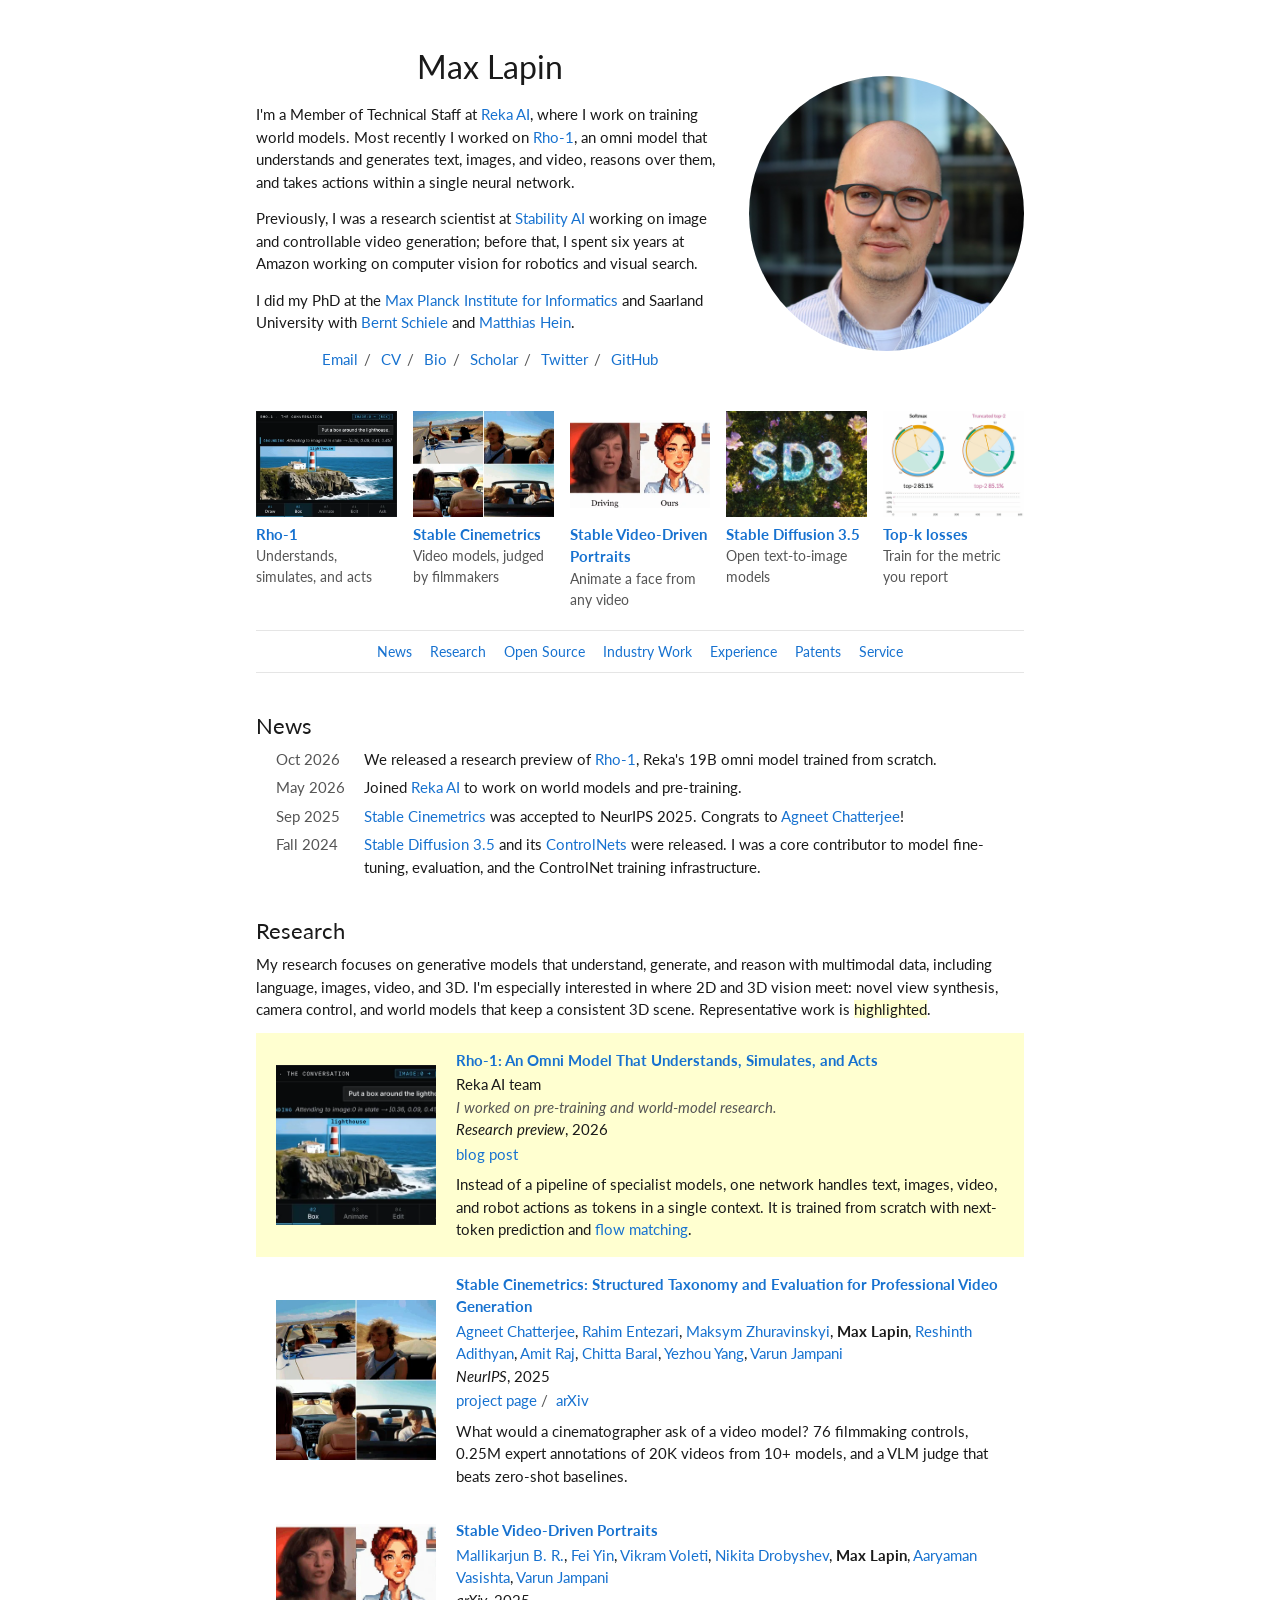
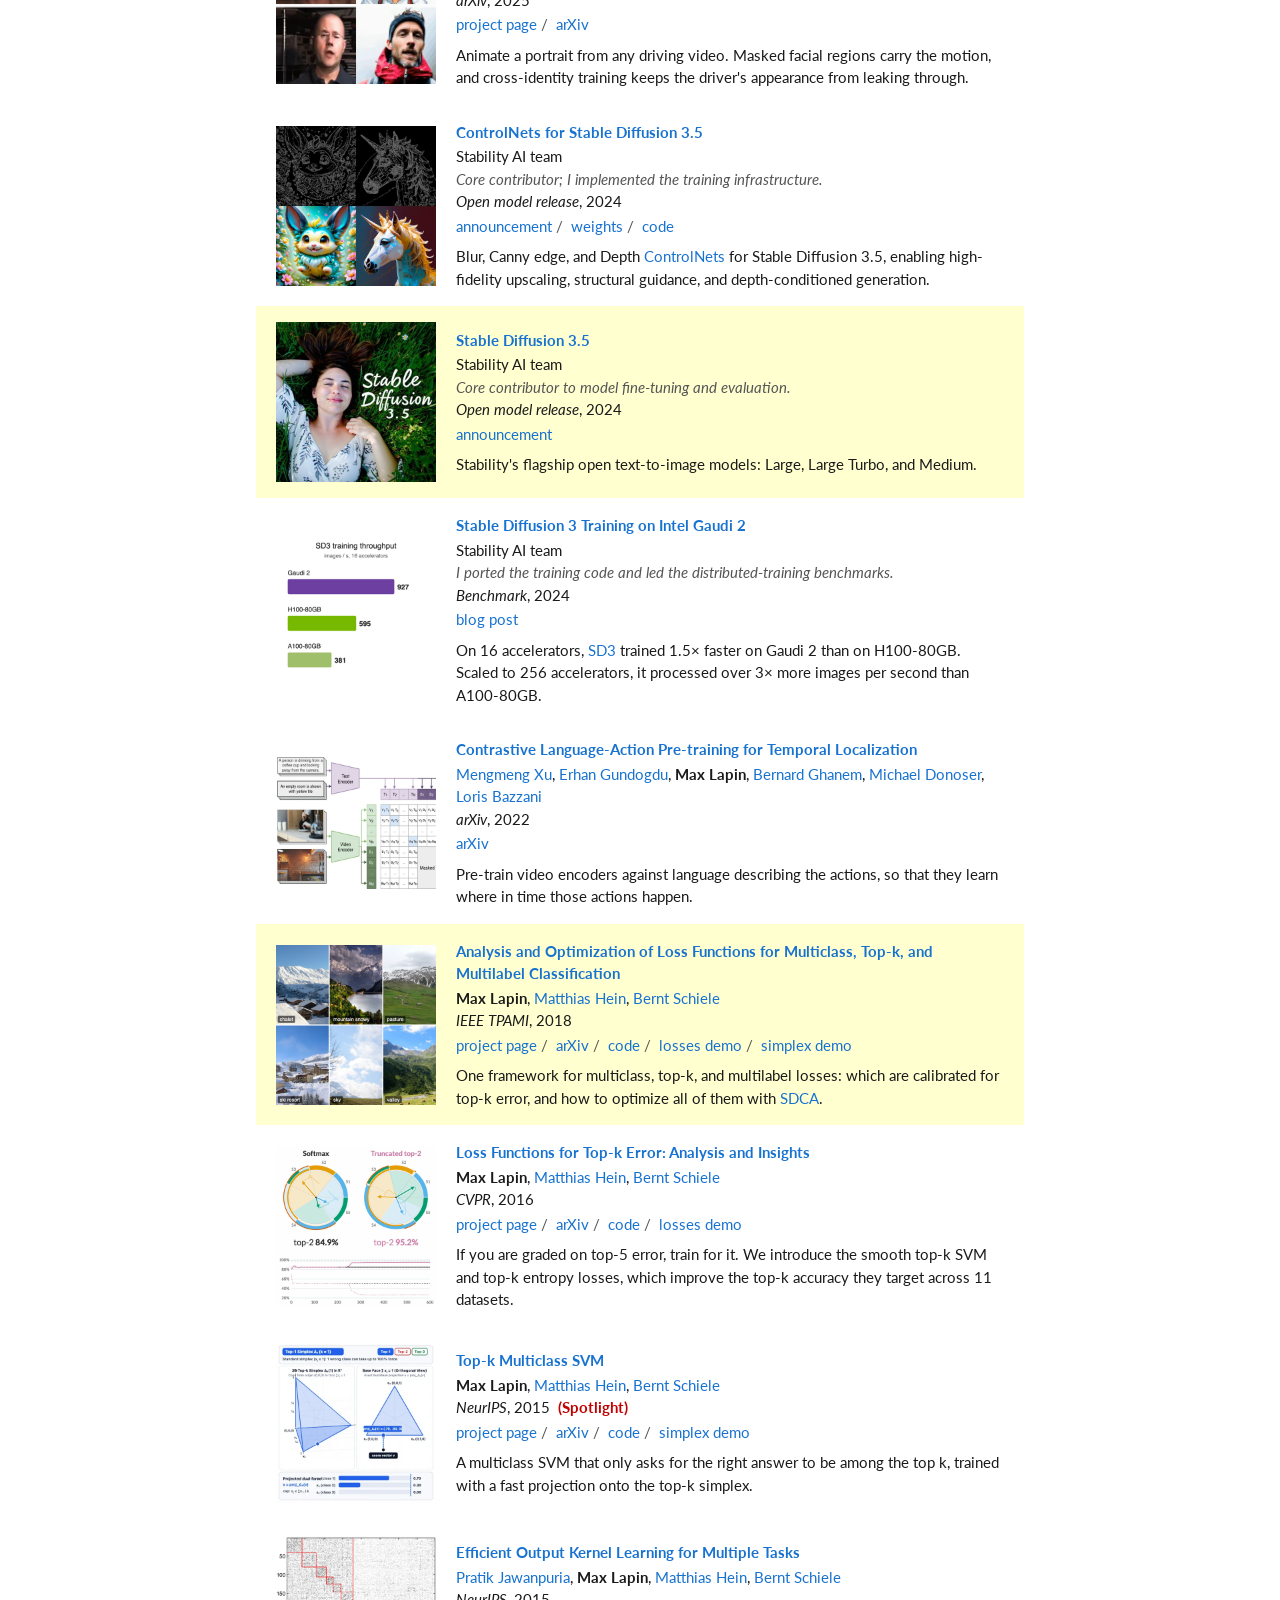
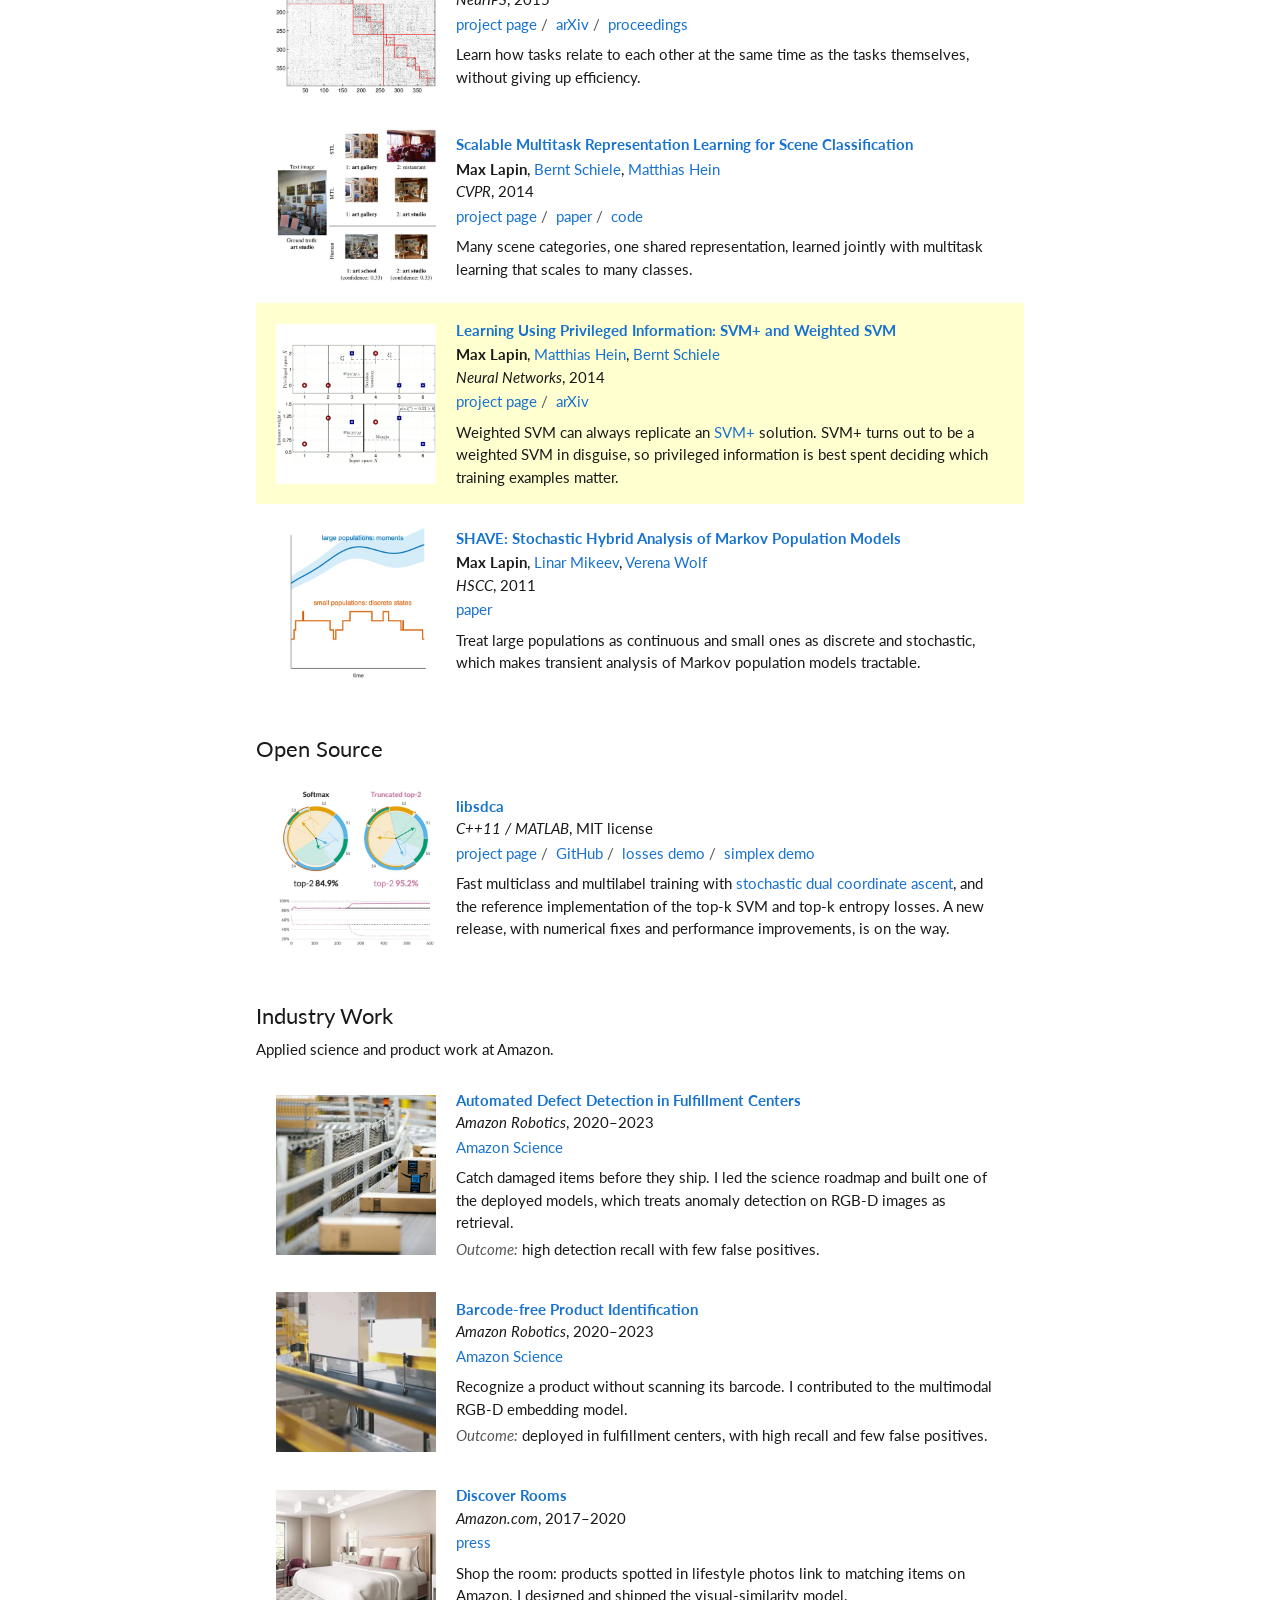
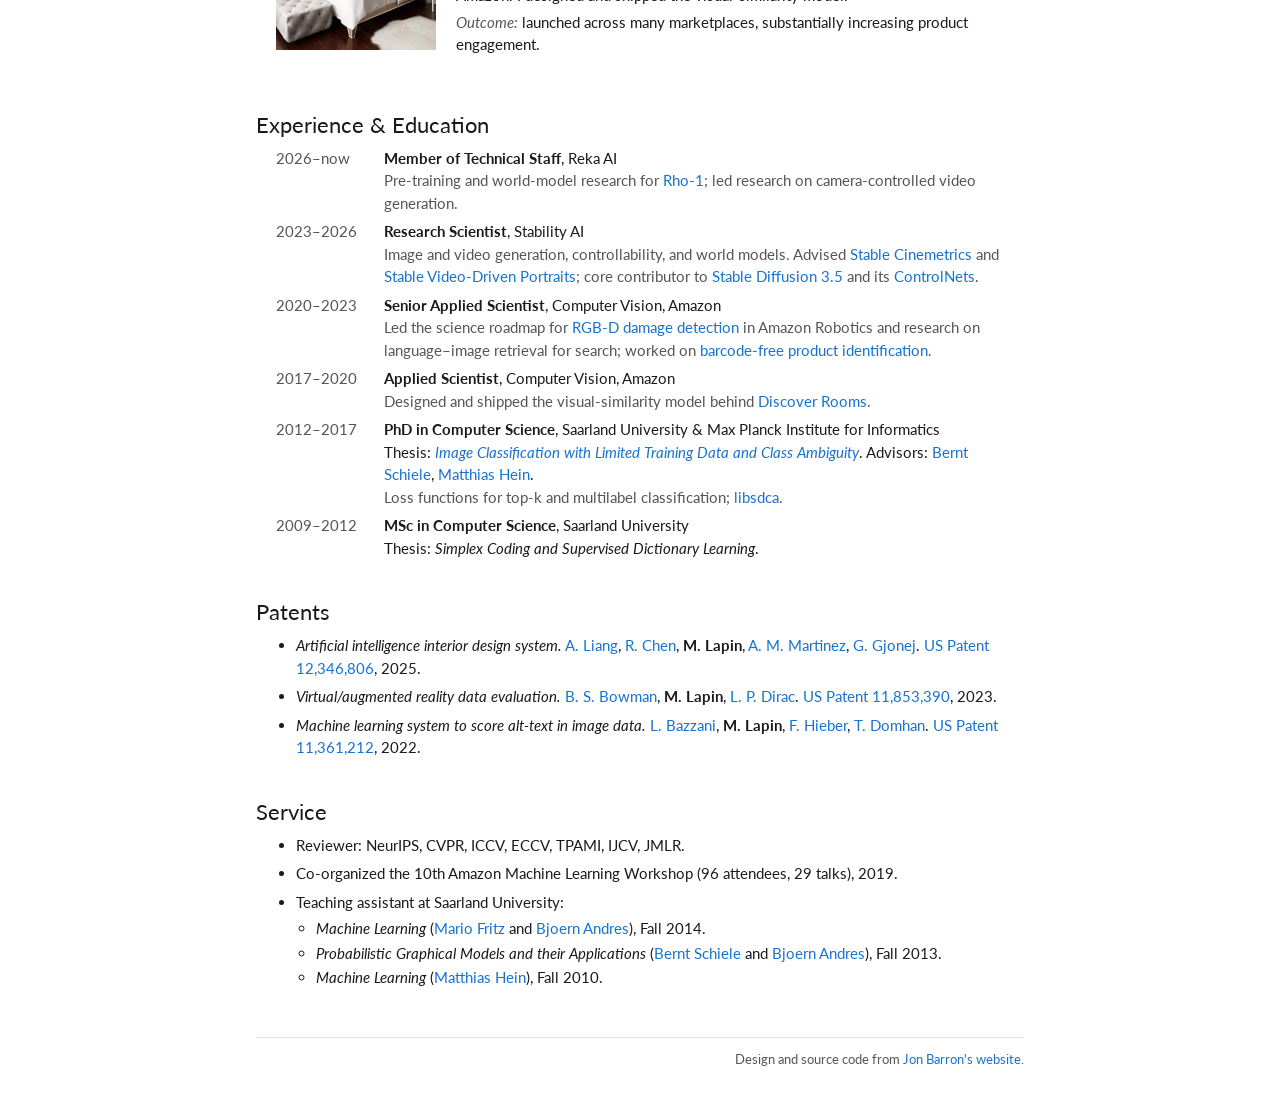
==== commit f7dd7cbd: "Fix accessibility issues and a dead link found by validation - Highlights block: div -> section so i" ====
--- a/index.html
+++ b/index.html
@@ -58,7 +58,7 @@
   </header>
 
   <!-- Highlights: the few things to remember, one gloss each (after Ben Mildenhall's page). -->
-  <div class="highlights" aria-label="Highlights">
+  <section class="highlights" aria-label="Highlights">
     <a class="card" href="https://reka.ai/labs/research/rho-1-collapsing-the-multimodal-stack">
       <span class="thumb">Rho-1<picture><source media="(prefers-reduced-motion: reduce)" srcset="images/rho1_multimodal_session_still.webp"><img src="images/rho1_multimodal_session.webp" alt="" loading="lazy" onerror="this.remove()"></picture></span>
       <span class="card-title">Rho-1</span>
@@ -84,7 +84,7 @@
       <span class="card-title">Top-k losses</span>
       <span class="gloss">Train for the metric you report</span>
     </a>
-  </div>
+  </section>
 
   <nav class="section-nav" aria-label="Sections">
     <a href="#news">News</a>
@@ -599,7 +599,7 @@
       <li>
         Teaching assistant at Saarland University:
         <ul>
-          <li><em>Machine Learning</em> (<a href="https://cispa.saarland/group/fritz/">Mario Fritz</a> and <a href="http://andres.sc/">Bjoern Andres</a>), Fall 2014.</li>
+          <li><em>Machine Learning</em> (<a href="https://cispa.de/en/research/groups/fritz">Mario Fritz</a> and <a href="http://andres.sc/">Bjoern Andres</a>), Fall 2014.</li>
           <li><em>Probabilistic Graphical Models and their Applications</em> (<a href="https://www.mpi-inf.mpg.de/departments/computer-vision-and-machine-learning/people/bernt-schiele">Bernt Schiele</a> and <a href="http://andres.sc/">Bjoern Andres</a>), Fall 2013.</li>
           <li><em>Machine Learning</em> (<a href="https://uni-tuebingen.de/en/fakultaeten/mathematisch-naturwissenschaftliche-fakultaet/fachbereiche/informatik/lehrstuehle/maschinelles-lernen/team/prof-dr-matthias-hein/">Matthias Hein</a>), Fall 2010.</li>
         </ul>
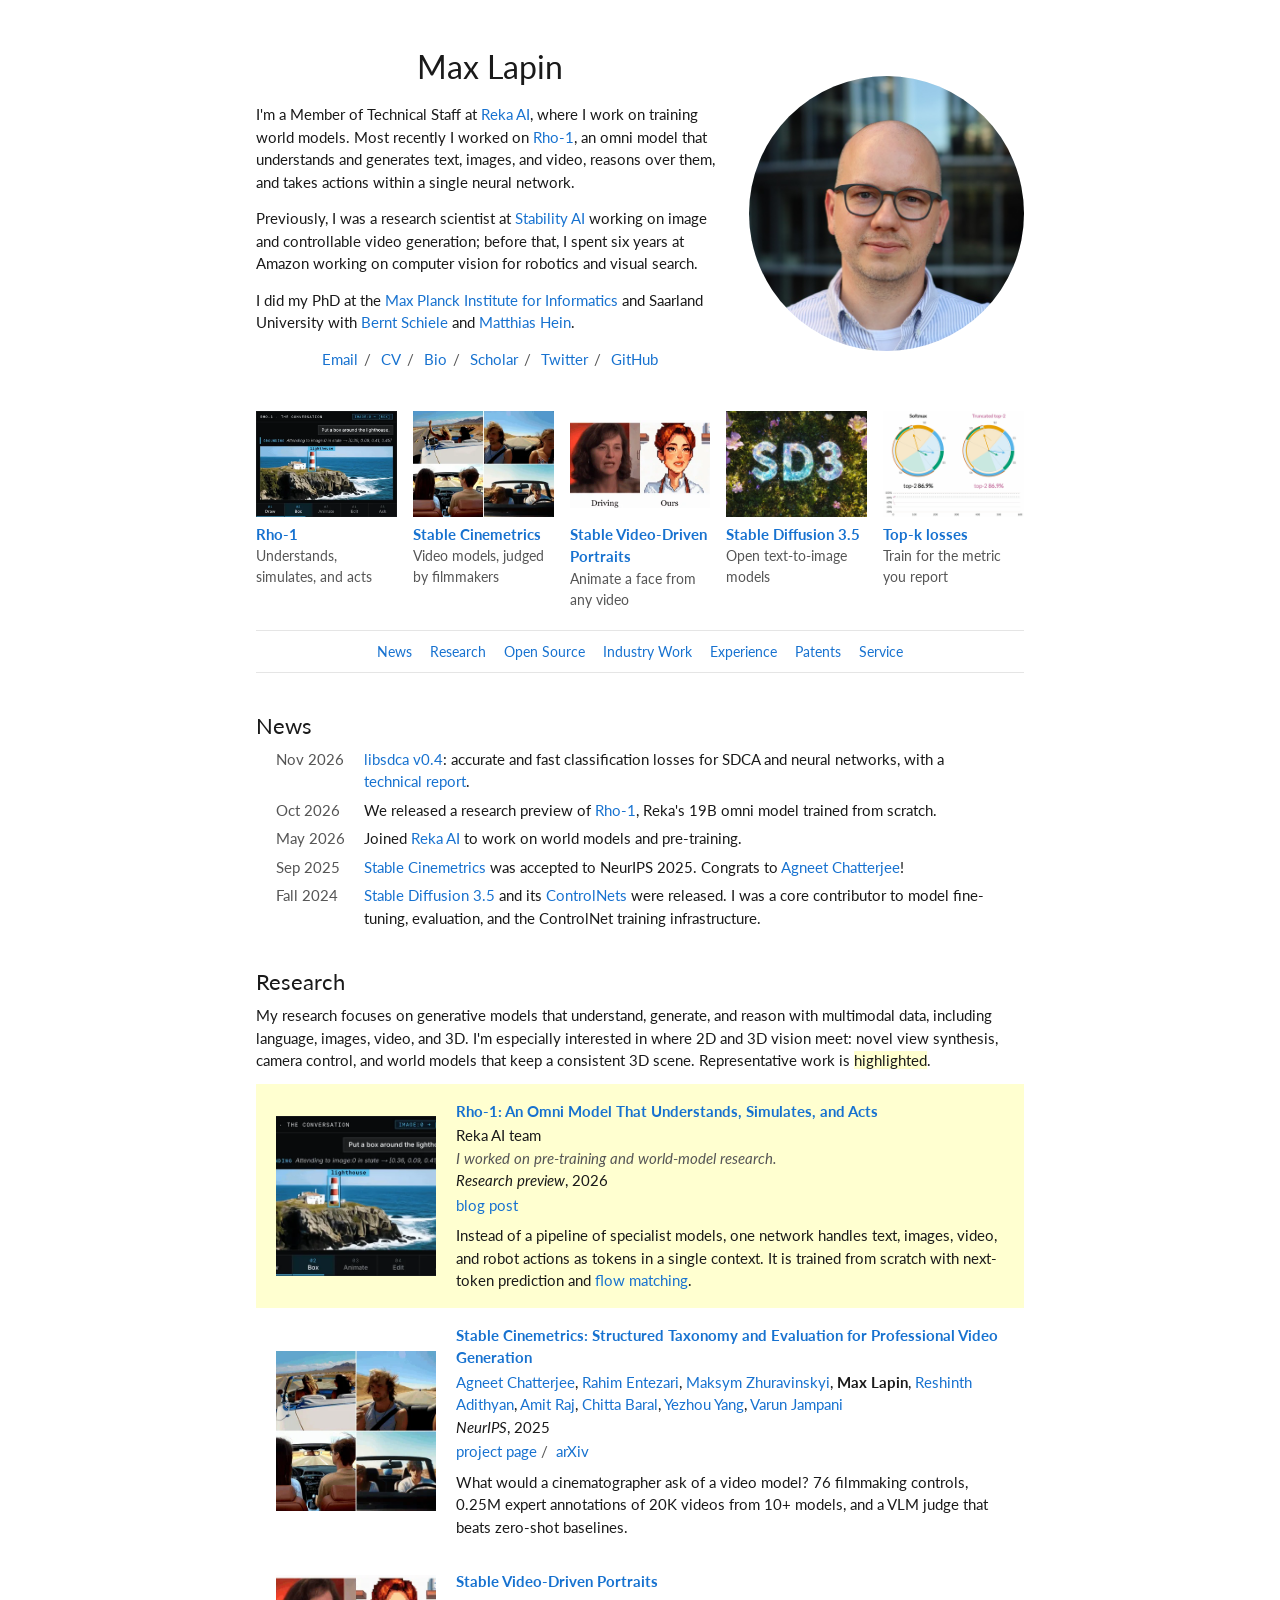
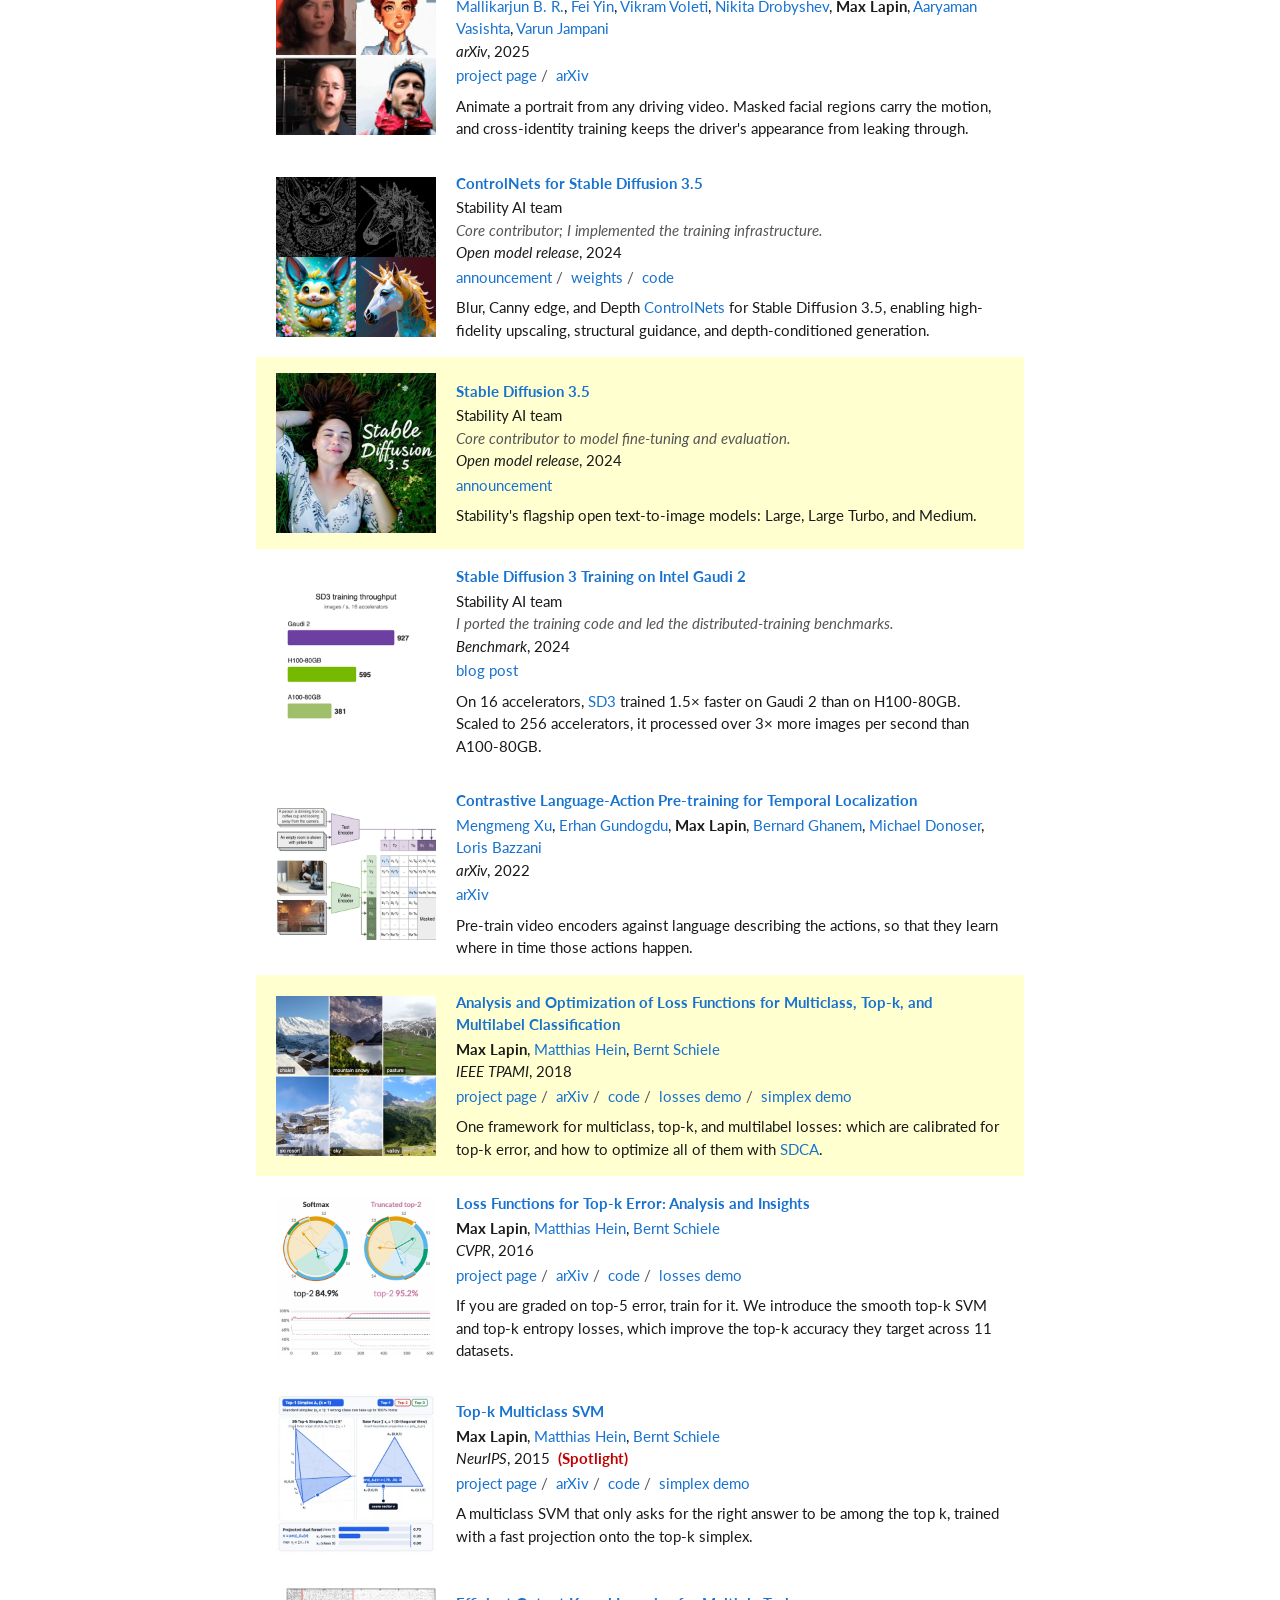
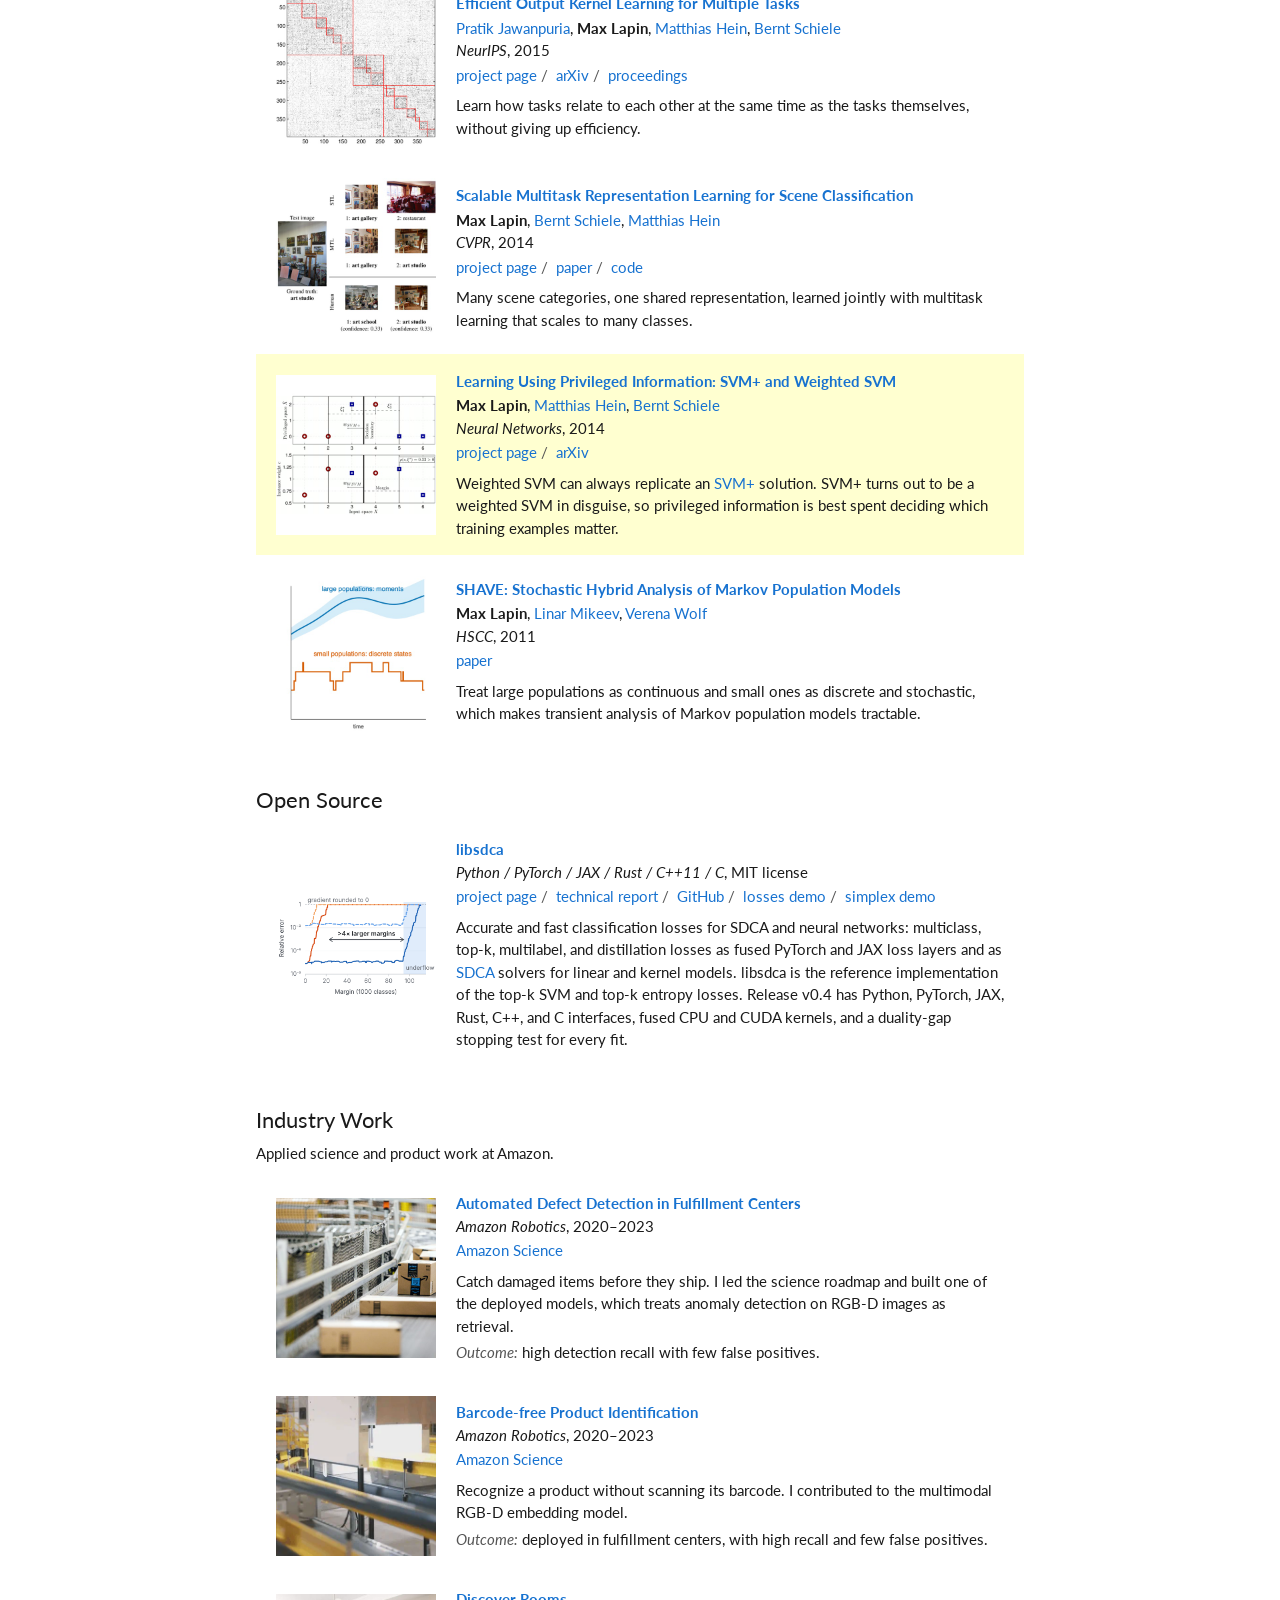
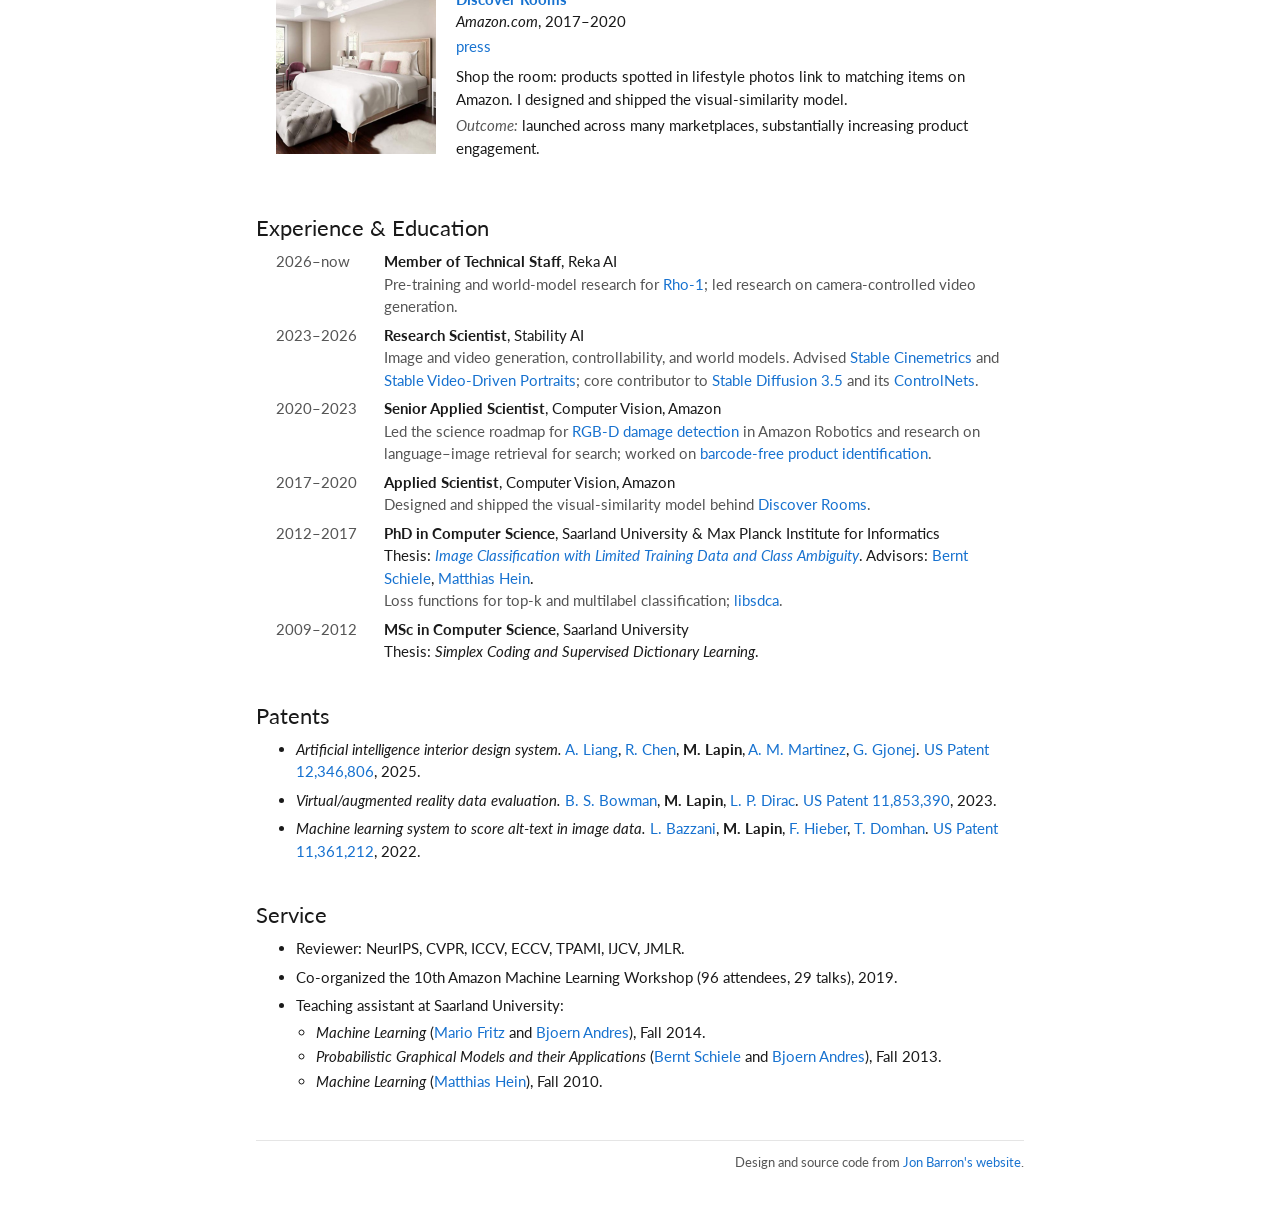
==== commit 42a9a7ae: "libsdca v0.4: project page and technical report" ====
--- a/index.html
+++ b/index.html
@@ -101,6 +101,8 @@
   <section id="news">
     <h2>News</h2>
     <ul class="news">
+      <li><span class="date">Nov 2026</span><span><a href="/libsdca/">libsdca v0.4</a>: accurate and fast classification
+        losses for SDCA and neural networks, with a <a href="/libsdca/report/">technical report</a>.</span></li>
       <li><span class="date">Oct 2026</span><span>We released a research preview of
         <a href="https://reka.ai/labs/research/rho-1-collapsing-the-multimodal-stack">Rho-1</a>, Reka's 19B
         omni model trained from scratch.</span></li>
@@ -290,7 +292,7 @@
           <div class="links">
             <a href="https://www.mpi-inf.mpg.de/departments/computer-vision-and-machine-learning/research/object-recognition-and-scene-understanding/loss-functions-for-top-k-error">project page</a><span class="sep">/</span>
             <a href="https://arxiv.org/abs/1612.03663">arXiv</a><span class="sep">/</span>
-            <a href="libsdca/index.html">code</a><span class="sep">/</span>
+            <a href="/libsdca/">code</a><span class="sep">/</span>
             <a href="topk/demo.html" title="Interactive demo: how softmax and top-k losses train a linear model">losses demo</a><span class="sep">/</span>
             <a href="topk/simplex.html" title="Interactive demo: projection onto the top-k simplex">simplex demo</a>
           </div>
@@ -314,7 +316,7 @@
           <div class="links">
             <a href="https://www.mpi-inf.mpg.de/departments/computer-vision-and-machine-learning/research/object-recognition-and-scene-understanding/loss-functions-for-top-k-error">project page</a><span class="sep">/</span>
             <a href="https://arxiv.org/abs/1512.00486">arXiv</a><span class="sep">/</span>
-            <a href="libsdca/index.html">code</a><span class="sep">/</span>
+            <a href="/libsdca/">code</a><span class="sep">/</span>
             <a href="topk/demo.html" title="Interactive demo: how softmax and top-k losses train a linear model">losses demo</a>
           </div>
           <p>
@@ -336,7 +338,7 @@
           <div class="links">
             <a href="https://www.mpi-inf.mpg.de/departments/computer-vision-and-machine-learning/research/object-recognition-and-scene-understanding/top-k-multiclass-svm">project page</a><span class="sep">/</span>
             <a href="https://arxiv.org/abs/1511.06683">arXiv</a><span class="sep">/</span>
-            <a href="libsdca/index.html">code</a><span class="sep">/</span>
+            <a href="/libsdca/">code</a><span class="sep">/</span>
             <a href="topk/simplex.html" title="Interactive demo: projection onto the top-k simplex">simplex demo</a>
           </div>
           <p>
@@ -438,22 +440,25 @@
       <article class="entry">
         <div class="thumb">
           libsdca
-          <img class="contain" src="images/topk_demo_still.webp" alt="Top-k losses demo built on the libsdca losses" loading="lazy" onerror="this.remove()">
-        </div>
-        <div>
-          <a class="title" href="libsdca/index.html">libsdca</a>
-          <div><span class="venue">C++11 / MATLAB</span>, MIT license</div>
-          <div class="links">
-            <a href="libsdca/index.html">project page</a><span class="sep">/</span>
+          <img class="contain" src="images/libsdca-thumb.png" alt="Relative error of the cross-entropy gradient against the margin: PyTorch rounds the gradient to zero at small margins, libsdca stays accurate until the gradient underflows" loading="lazy" onerror="this.remove()">
+        </div>
+        <div>
+          <a class="title" href="/libsdca/">libsdca</a>
+          <div><span class="venue">Python / PyTorch / JAX / Rust / C++11 / C</span>, MIT license</div>
+          <div class="links">
+            <a href="/libsdca/">project page</a><span class="sep">/</span>
+            <a href="/libsdca/report/">technical report</a><span class="sep">/</span>
             <a href="https://github.com/mlapin/libsdca">GitHub</a><span class="sep">/</span>
             <a href="topk/demo.html" title="Interactive demo: how softmax and top-k losses train a linear model">losses demo</a><span class="sep">/</span>
             <a href="topk/simplex.html" title="Interactive demo: projection onto the top-k simplex">simplex demo</a>
           </div>
           <p>
-            Fast multiclass and multilabel training with
-            <a href="https://www.jmlr.org/papers/v14/shalev-shwartz13a.html" title="Shalev-Shwartz and Zhang, Stochastic Dual Coordinate Ascent Methods for Regularized Loss Minimization, JMLR 2013">stochastic dual coordinate ascent</a>, and the reference
-            implementation of the top-k SVM and top-k entropy losses. A new release, with numerical fixes and
-            performance improvements, is on the way.
+            Accurate and fast classification losses for SDCA and neural networks: multiclass, top-k, multilabel, and
+            distillation losses as fused PyTorch and JAX loss layers and as
+            <a href="https://www.jmlr.org/papers/v14/shalev-shwartz13a.html" title="Shalev-Shwartz and Zhang, Stochastic Dual Coordinate Ascent Methods for Regularized Loss Minimization, JMLR 2013">SDCA</a> solvers
+            for linear and kernel models. libsdca is the reference implementation of the top-k SVM and top-k entropy
+            losses. Release v0.4 has Python, PyTorch, JAX, Rust, C++, and C interfaces, fused CPU and CUDA kernels,
+            and a duality-gap stopping test for every fit.
           </p>
         </div>
       </article>
@@ -550,7 +555,7 @@
         Thesis: <a href="https://publikationen.sulb.uni-saarland.de/handle/20.500.11880/26788"><em>Image
         Classification with Limited Training Data and Class Ambiguity</em></a>.
         Advisors: <a href="https://www.mpi-inf.mpg.de/departments/computer-vision-and-machine-learning/people/bernt-schiele">Bernt Schiele</a>, <a href="https://uni-tuebingen.de/en/fakultaeten/mathematisch-naturwissenschaftliche-fakultaet/fachbereiche/informatik/lehrstuehle/maschinelles-lernen/team/prof-dr-matthias-hein/">Matthias Hein</a>.<br>
-        <span class="what">Loss functions for top-k and multilabel classification; <a href="libsdca/index.html">libsdca</a>.</span>
+        <span class="what">Loss functions for top-k and multilabel classification; <a href="/libsdca/">libsdca</a>.</span>
       </dd>
       <dt>2009&ndash;2012</dt>
       <dd>
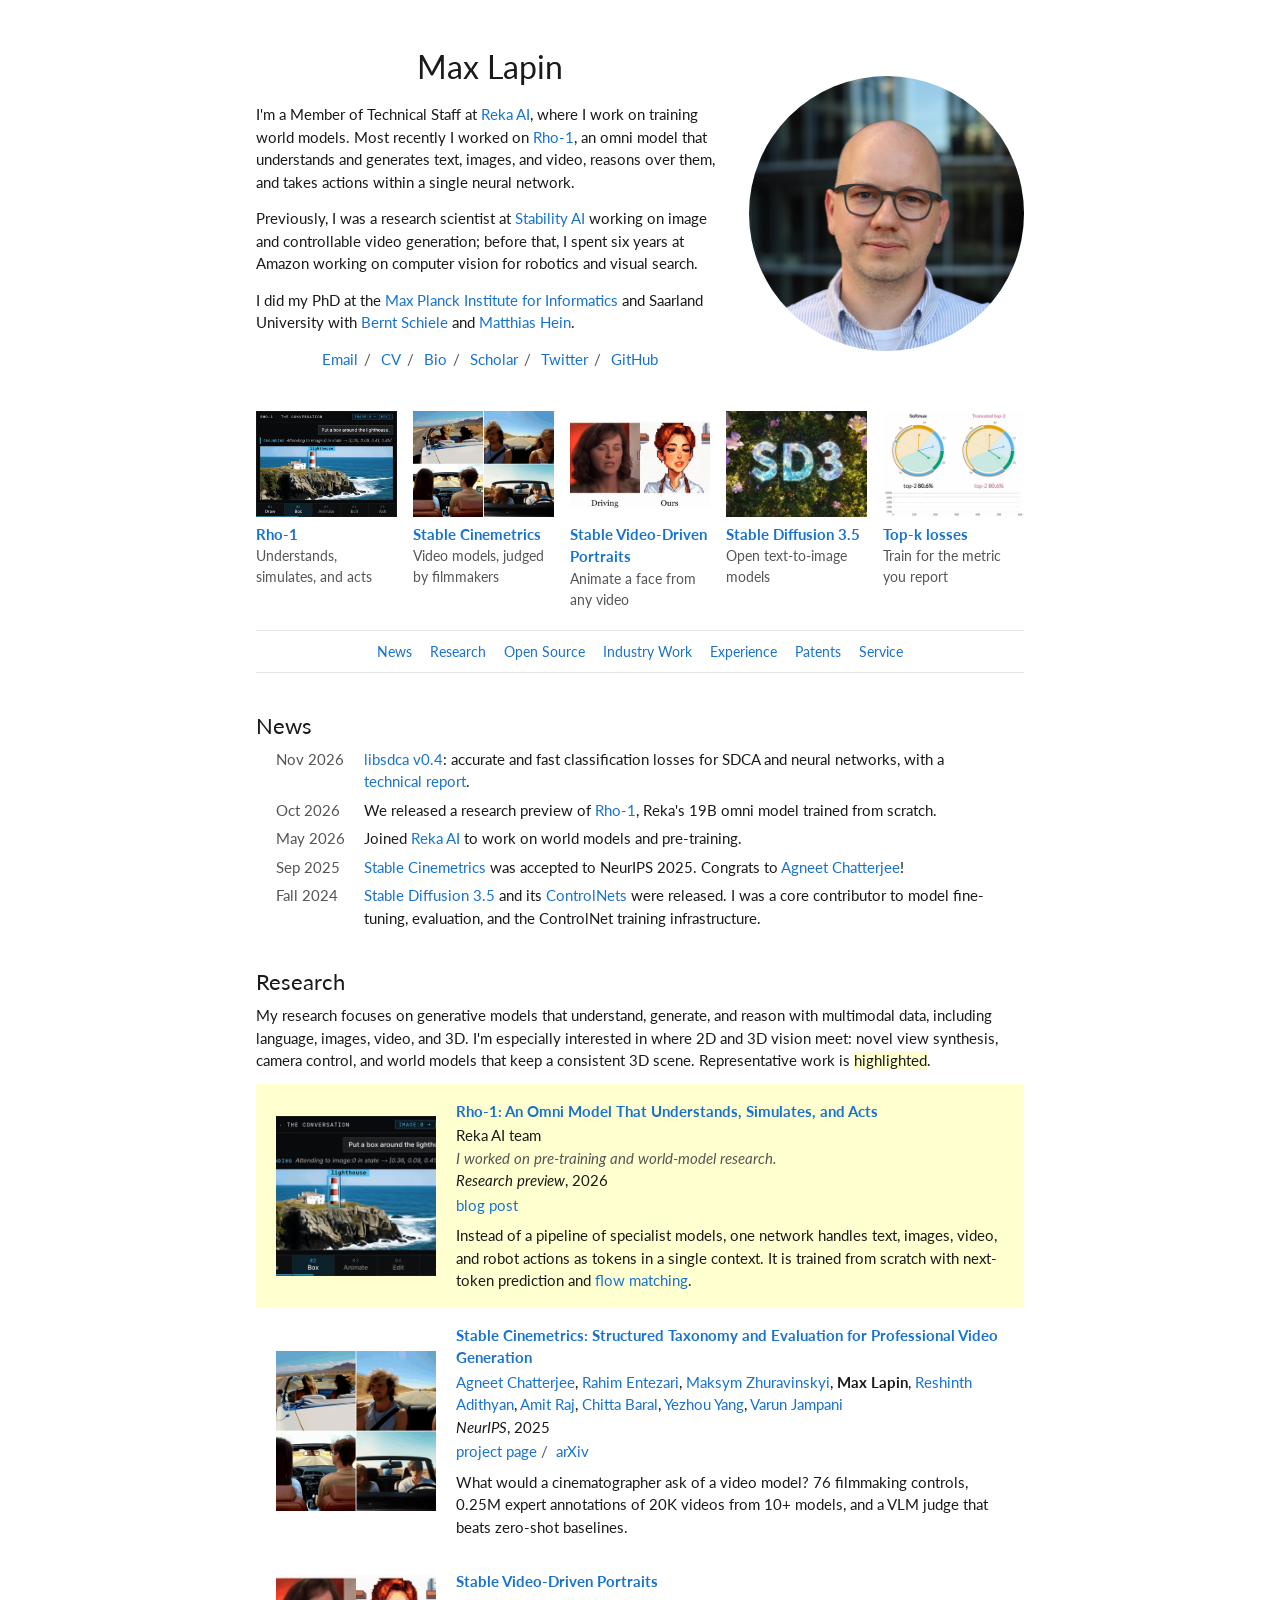
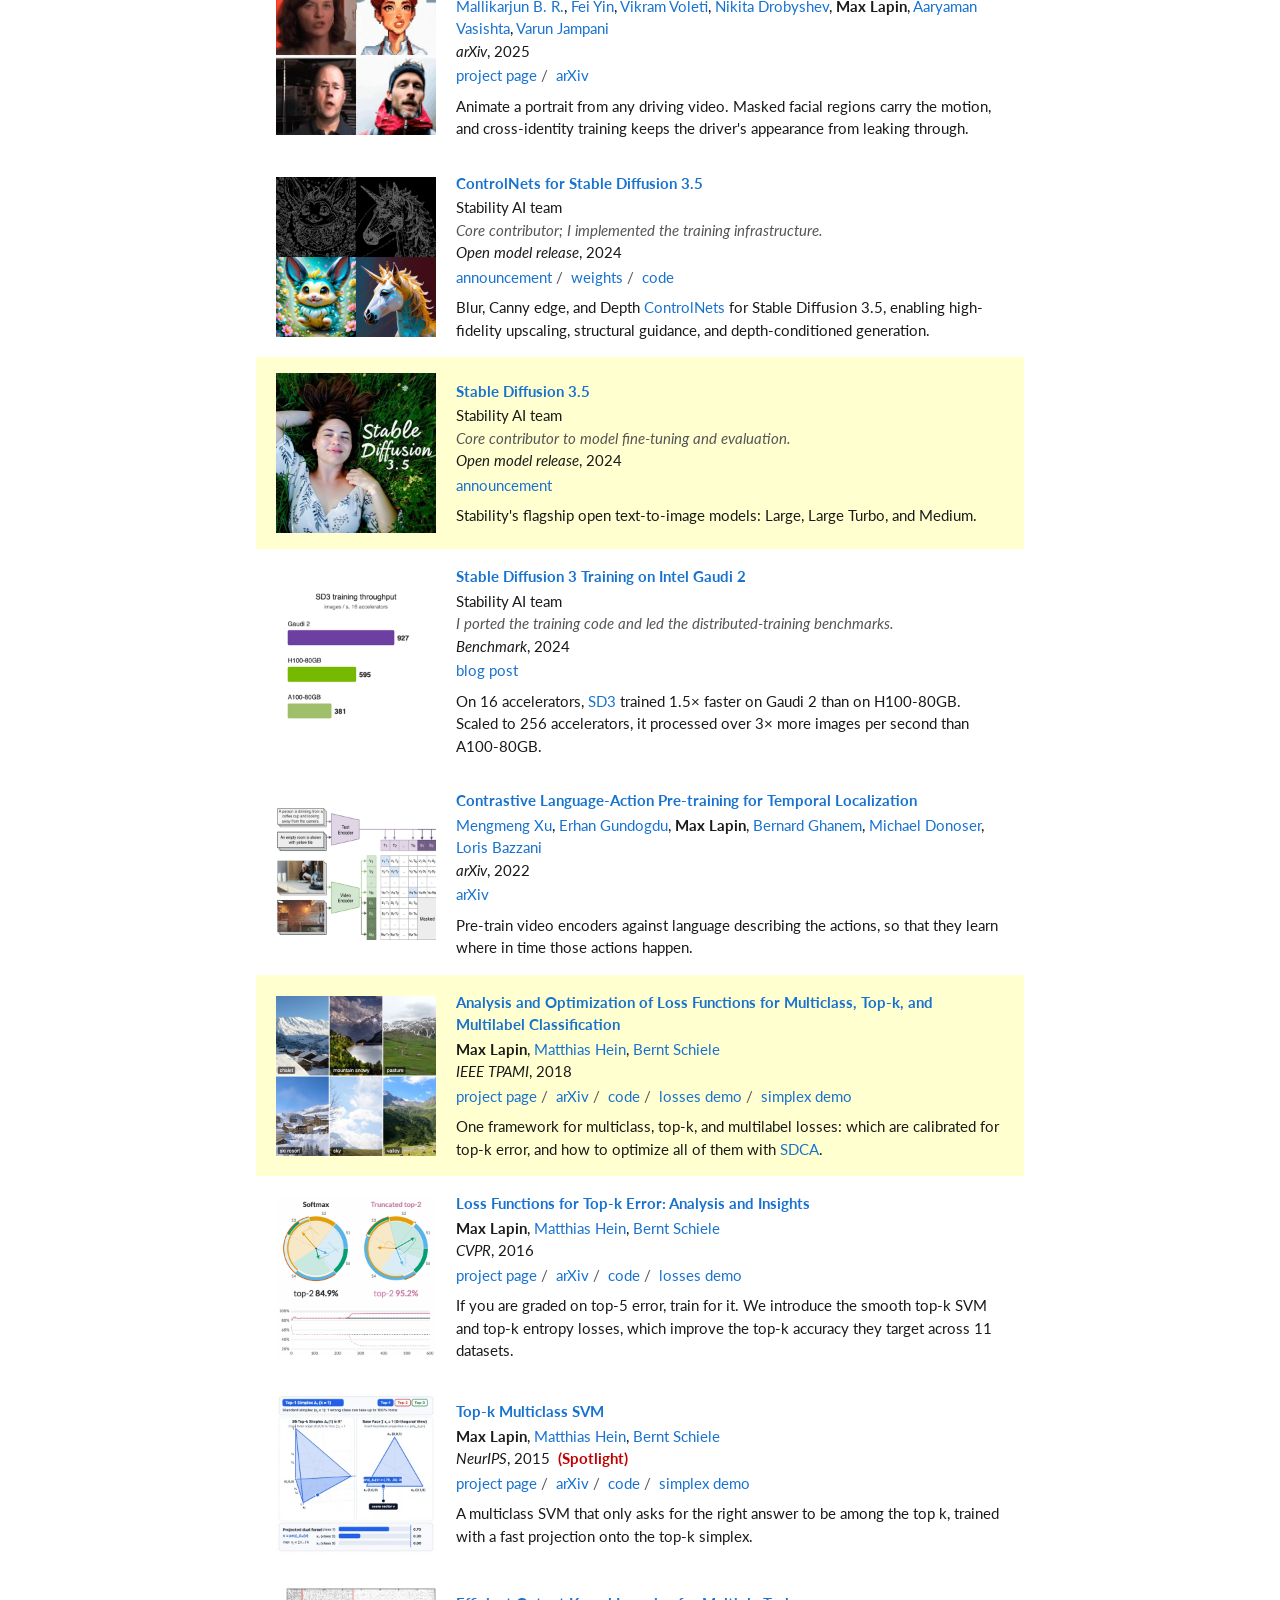
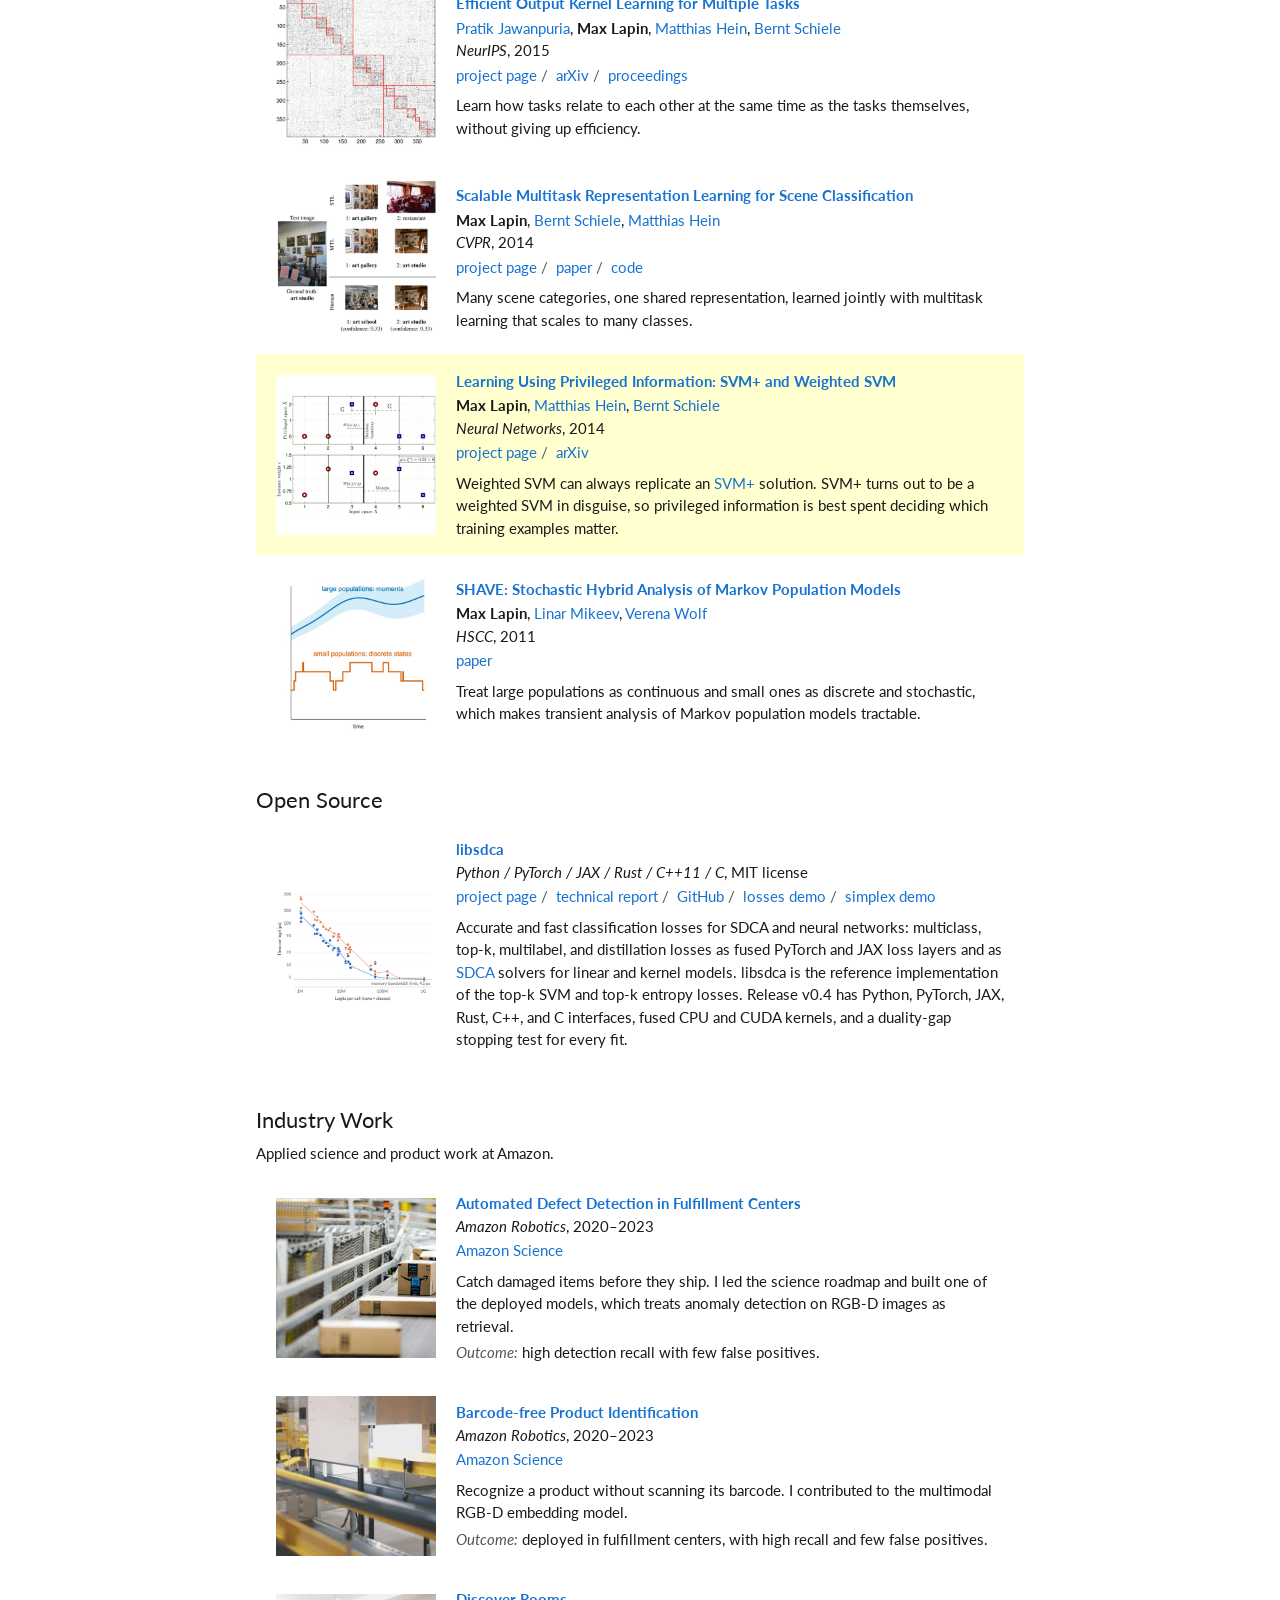
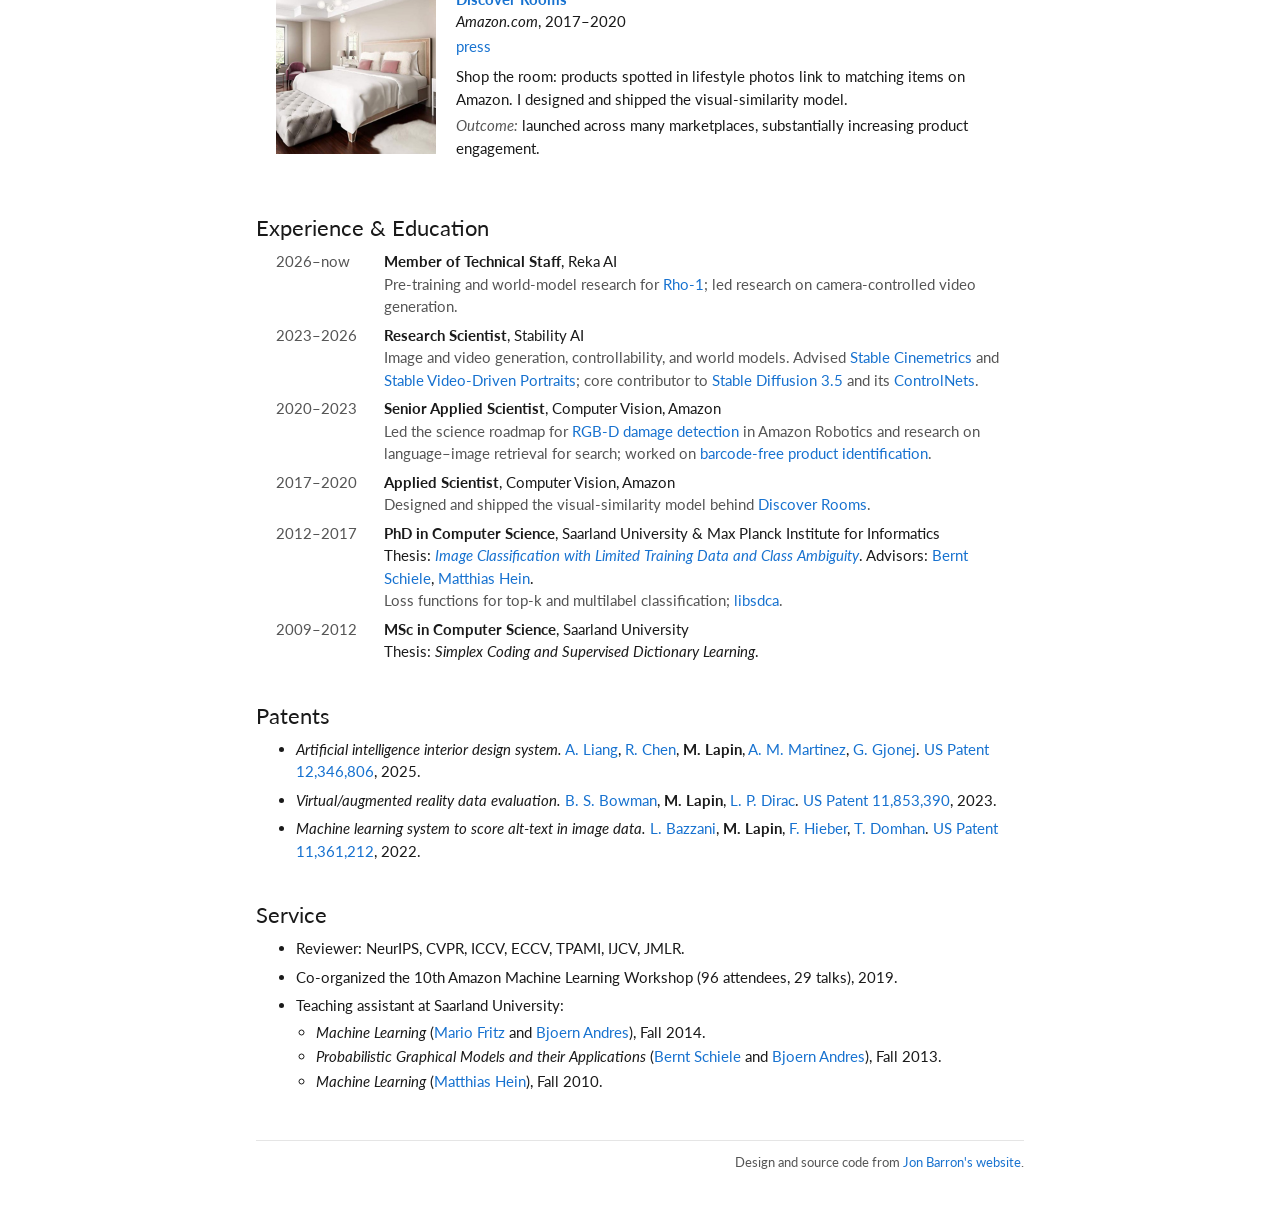
==== commit 49d77a83: "libsdca v0.4: project page and technical report" ====
--- a/index.html
+++ b/index.html
@@ -440,7 +440,7 @@
       <article class="entry">
         <div class="thumb">
           libsdca
-          <img class="contain" src="images/libsdca-thumb.png" alt="Relative error of the cross-entropy gradient against the margin: PyTorch rounds the gradient to zero at small margins, libsdca stays accurate until the gradient underflows" loading="lazy" onerror="this.remove()">
+          <img class="contain" src="images/libsdca-thumb.png" alt="Time per logit of cross-entropy against the number of logits on a GPU: libsdca is faster than compiled PyTorch on small inputs and reaches the memory-bandwidth limit on large ones" loading="lazy" onerror="this.remove()">
         </div>
         <div>
           <a class="title" href="/libsdca/">libsdca</a>
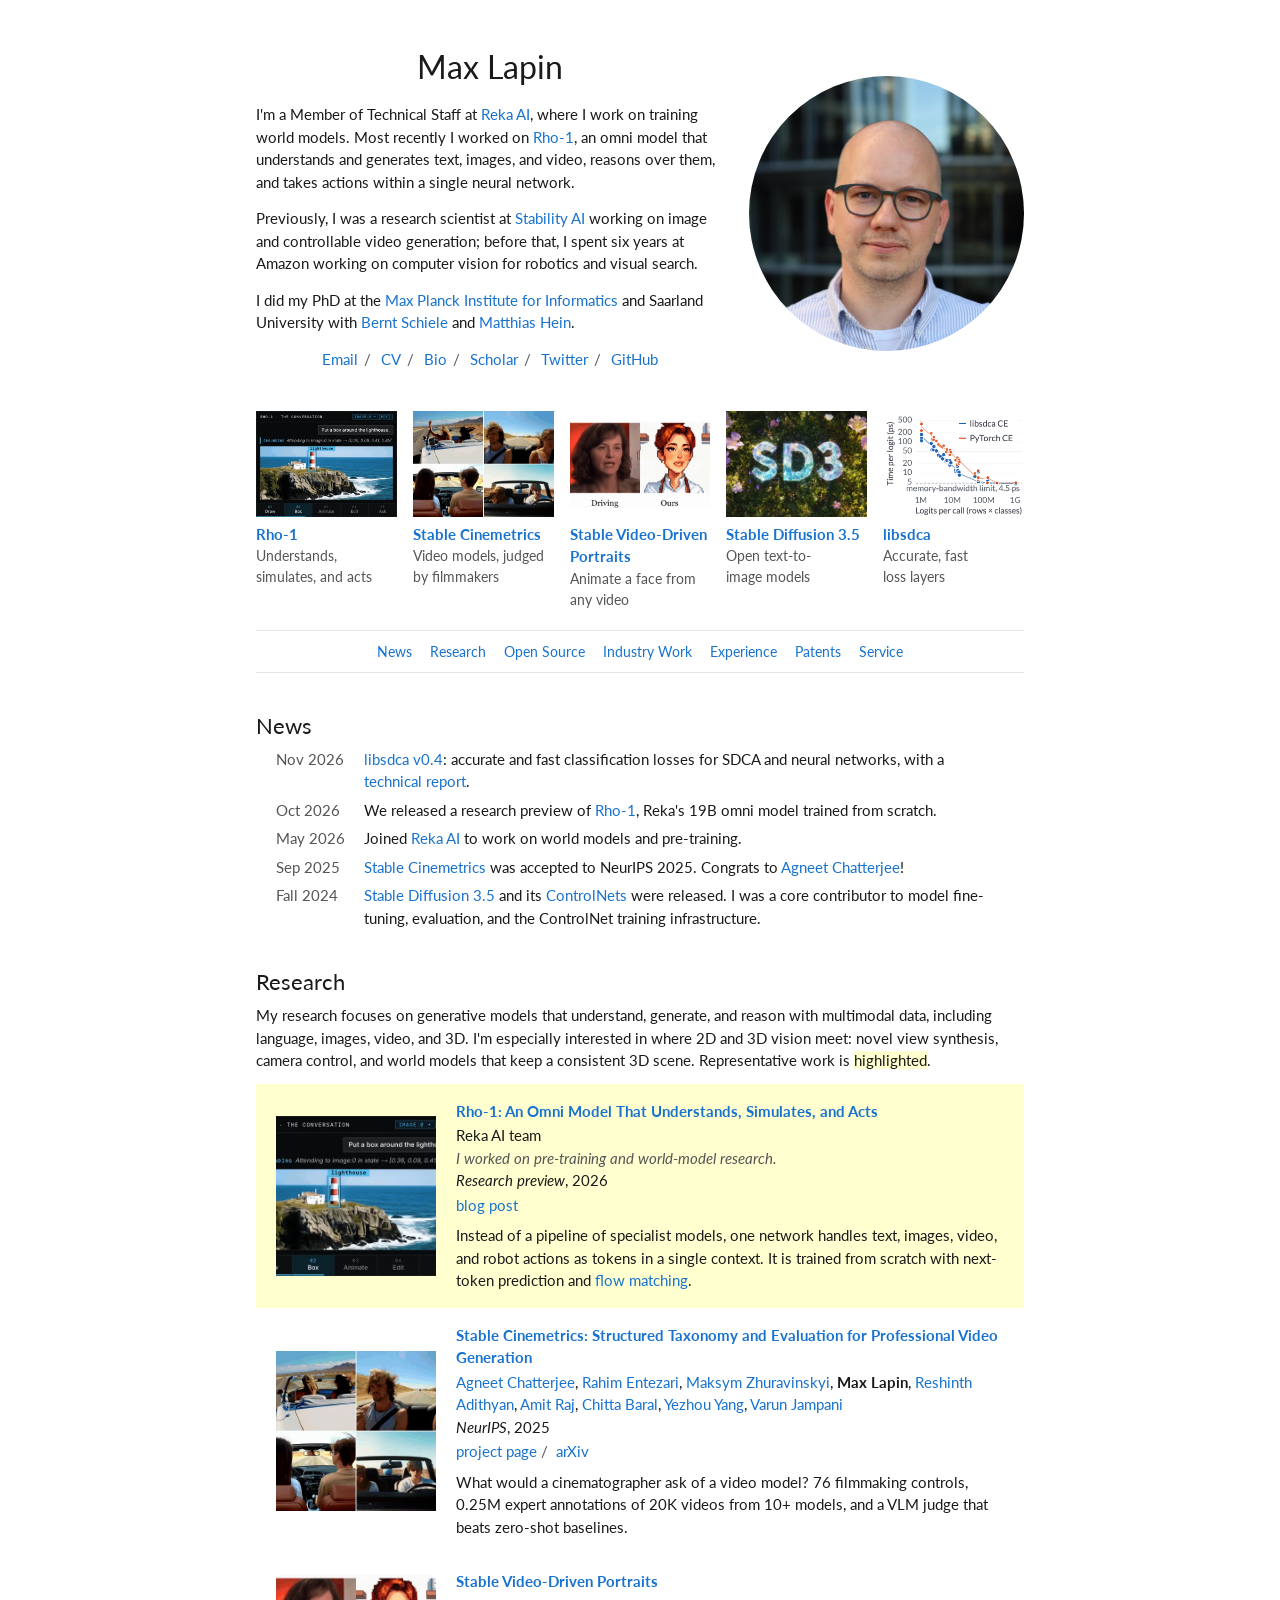
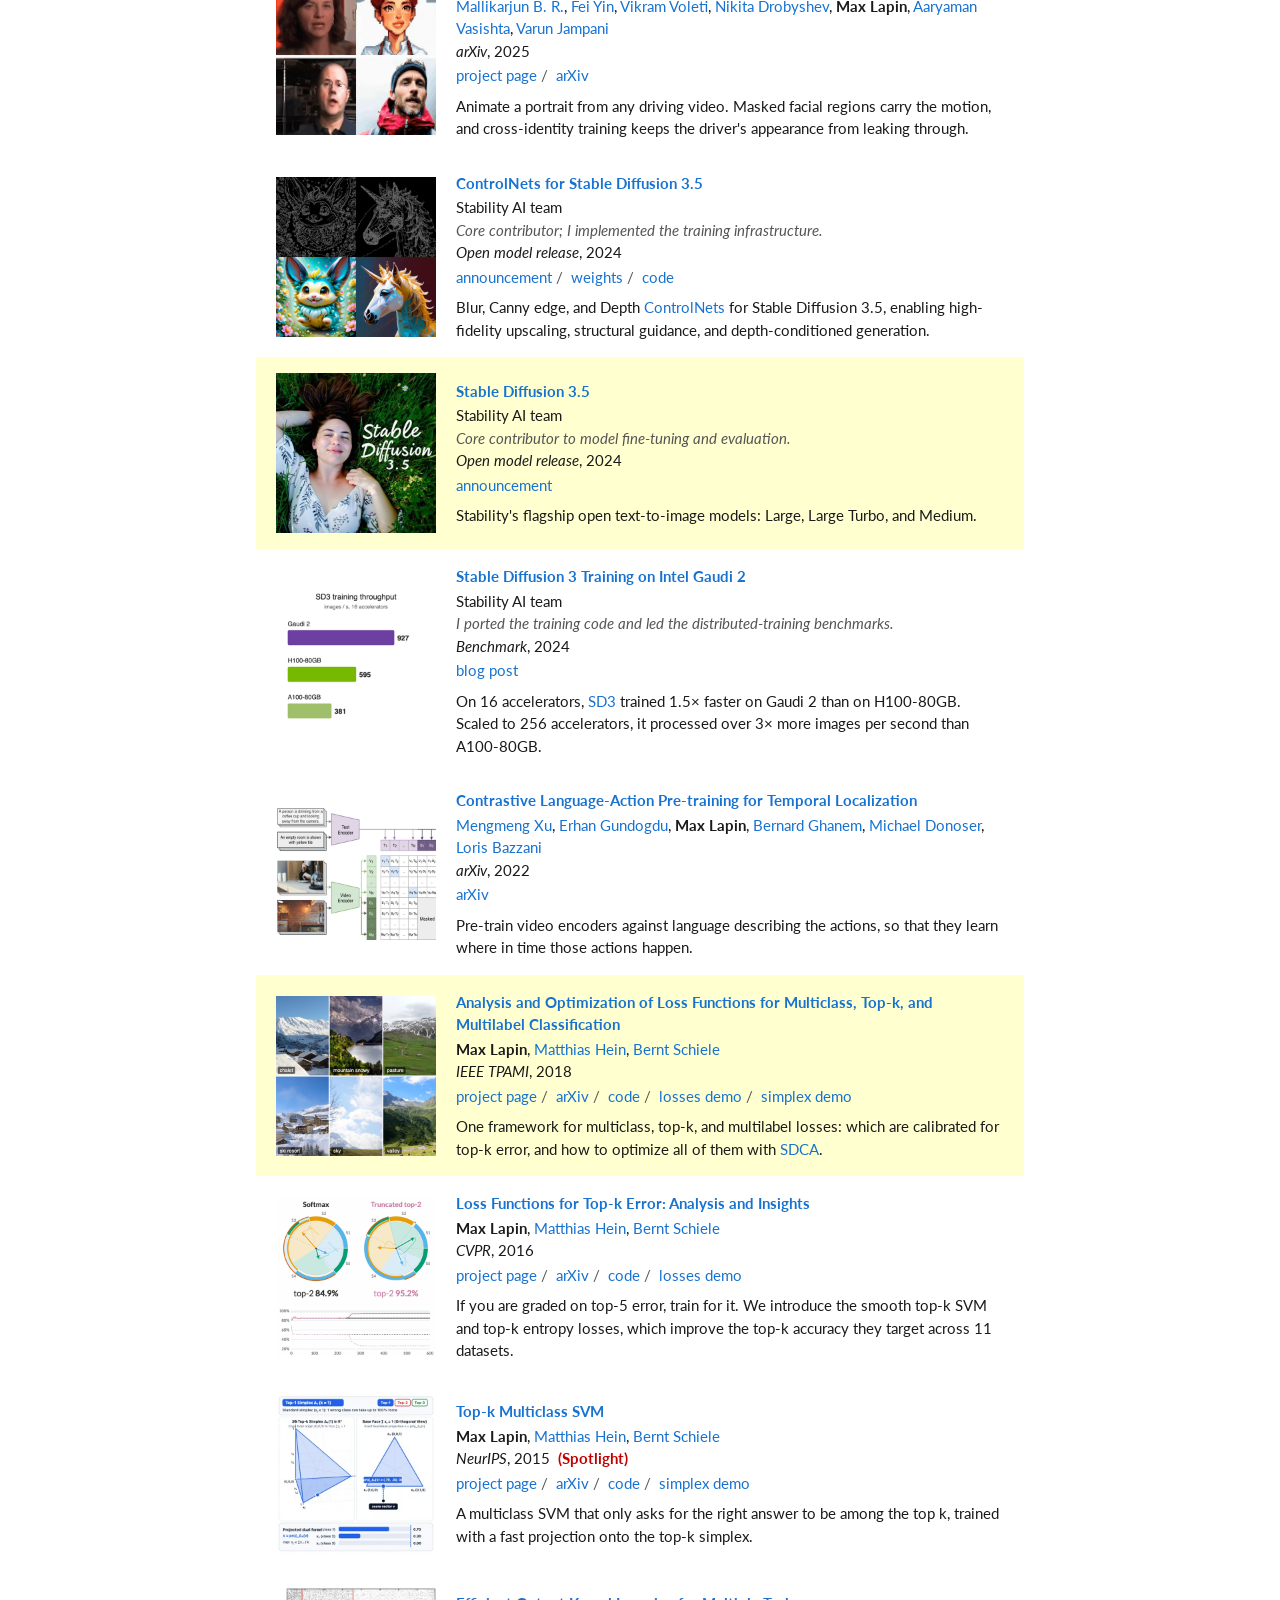
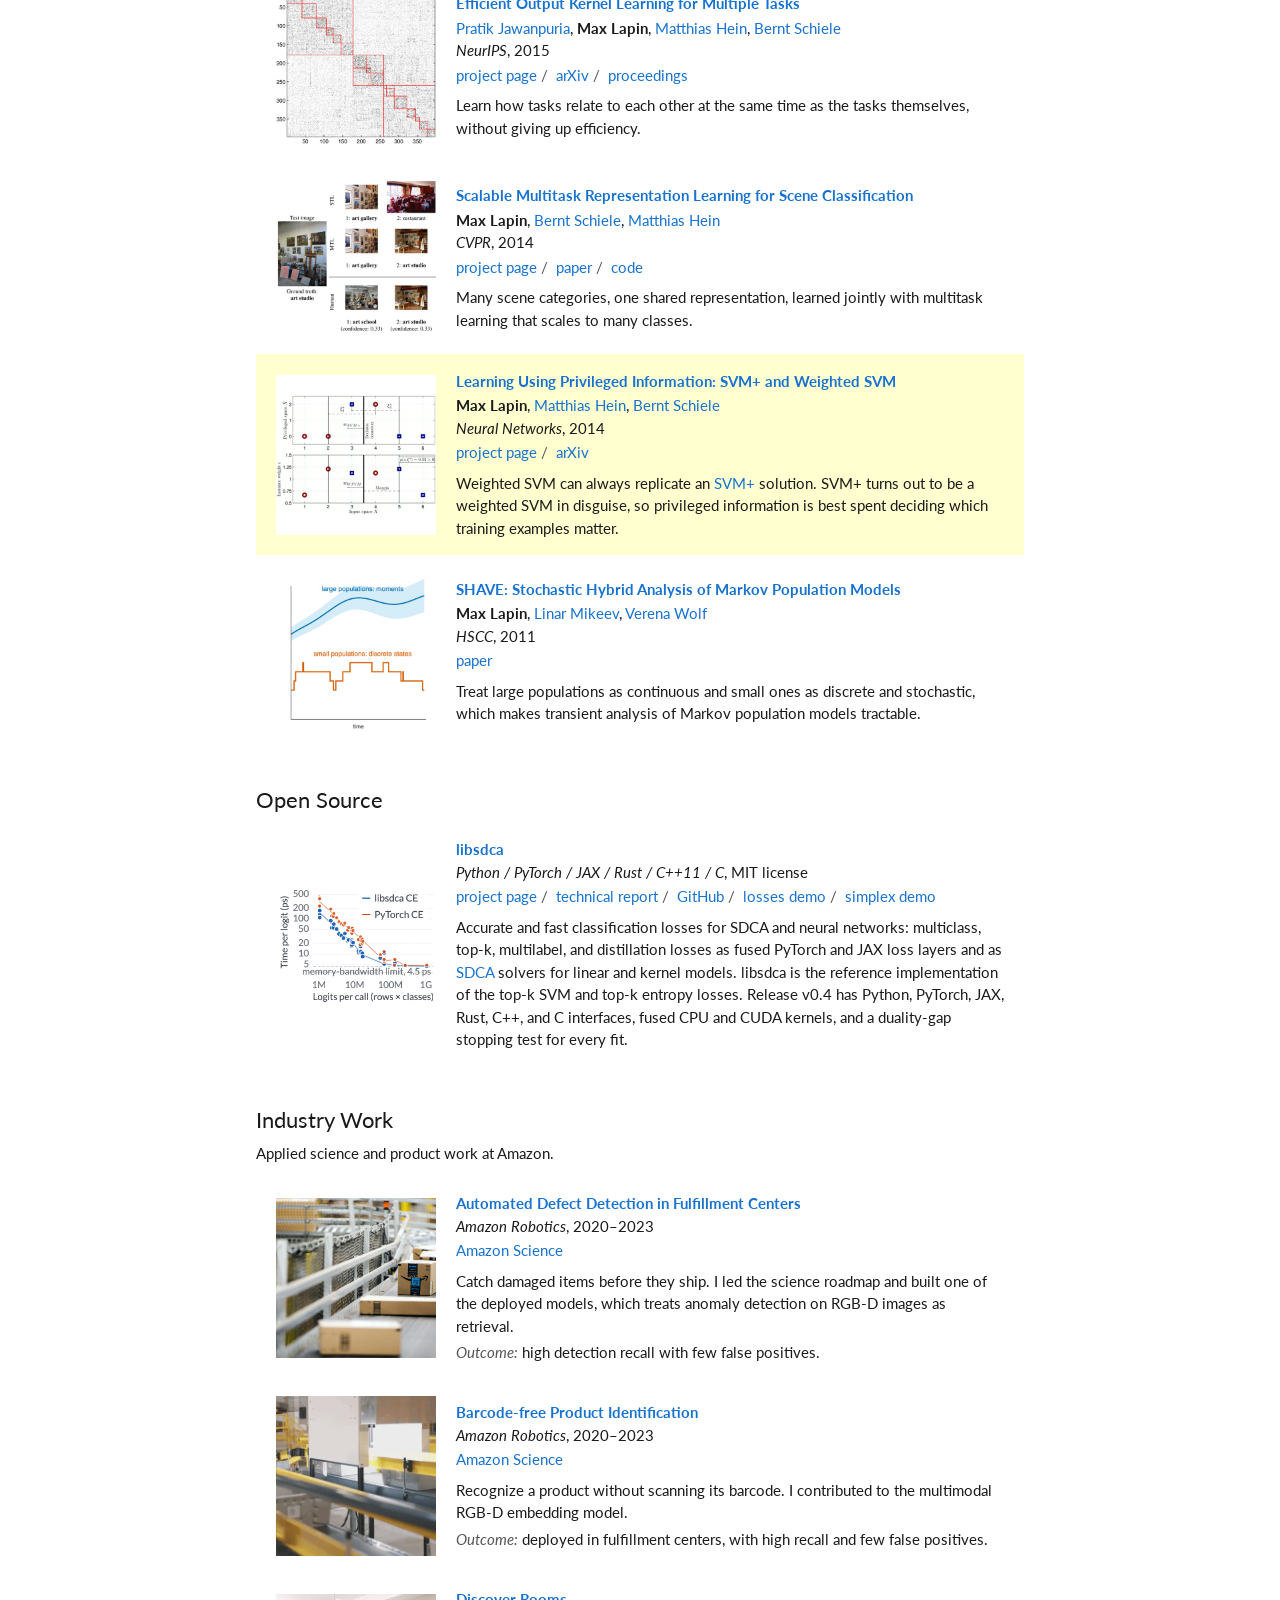
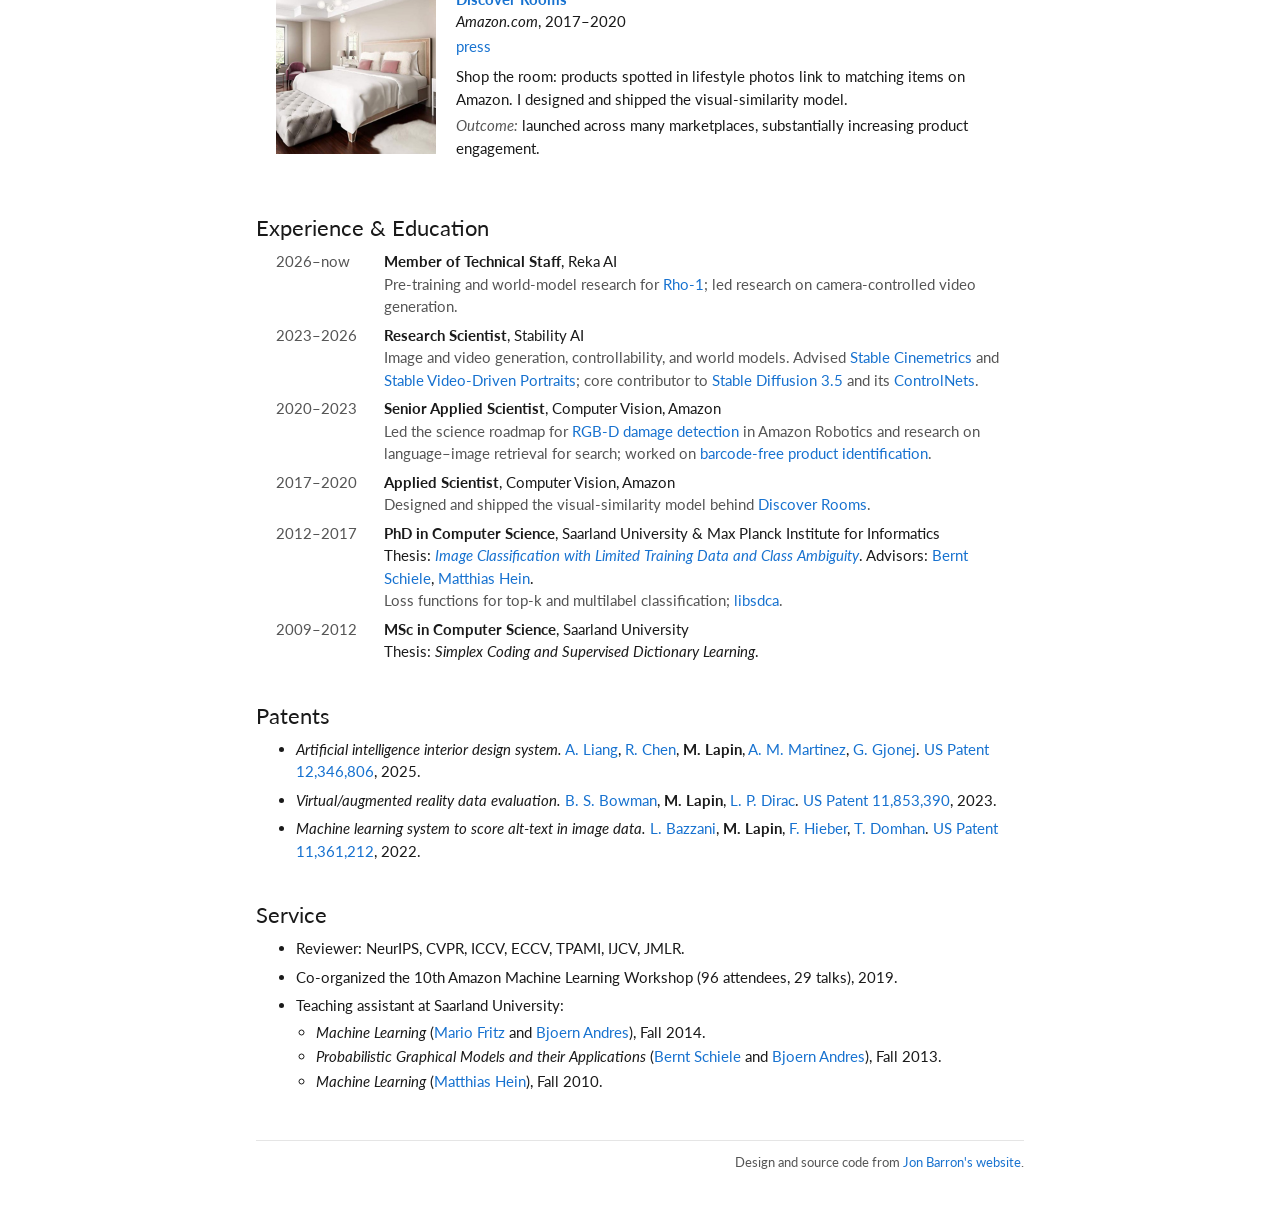
==== commit 86768f40: "libsdca in the highlights, a readable thumbnail, collapsed appendices in the report contents" ====
--- a/index.html
+++ b/index.html
@@ -79,10 +79,10 @@
       <span class="card-title">Stable Diffusion 3.5</span>
       <span class="gloss">Open text-to-image models</span>
     </a>
-    <a class="card" href="topk/demo.html">
-      <span class="thumb">Top-k demo<picture><source media="(prefers-reduced-motion: reduce)" srcset="images/topk_demo_4x3_still.webp"><img class="contain" src="images/topk_demo_4x3.gif" alt="" loading="lazy" onerror="this.remove()"></picture></span>
-      <span class="card-title">Top-k losses</span>
-      <span class="gloss">Train for the metric you report</span>
+    <a class="card" href="/libsdca/">
+      <span class="thumb">libsdca<img class="contain" src="images/libsdca-thumb.png" alt="" loading="lazy" onerror="this.remove()"></span>
+      <span class="card-title">libsdca</span>
+      <span class="gloss">Accurate, fast loss layers</span>
     </a>
   </section>
 
--- a/stylesheet.css
+++ b/stylesheet.css
@@ -110,7 +110,7 @@
 .highlights .thumb { width: 100%; height: auto; aspect-ratio: 4 / 3; }
 .thumb img.contain { object-fit: contain; background: #fff; }
 .highlights .card-title { margin-top: 6px; font-weight: 700; color: var(--link); }
-.highlights .gloss { font-size: 14px; color: var(--muted); }
+.highlights .gloss { font-size: 14px; color: var(--muted); text-wrap: pretty; }
 
 /* ---------- news ---------- */
 
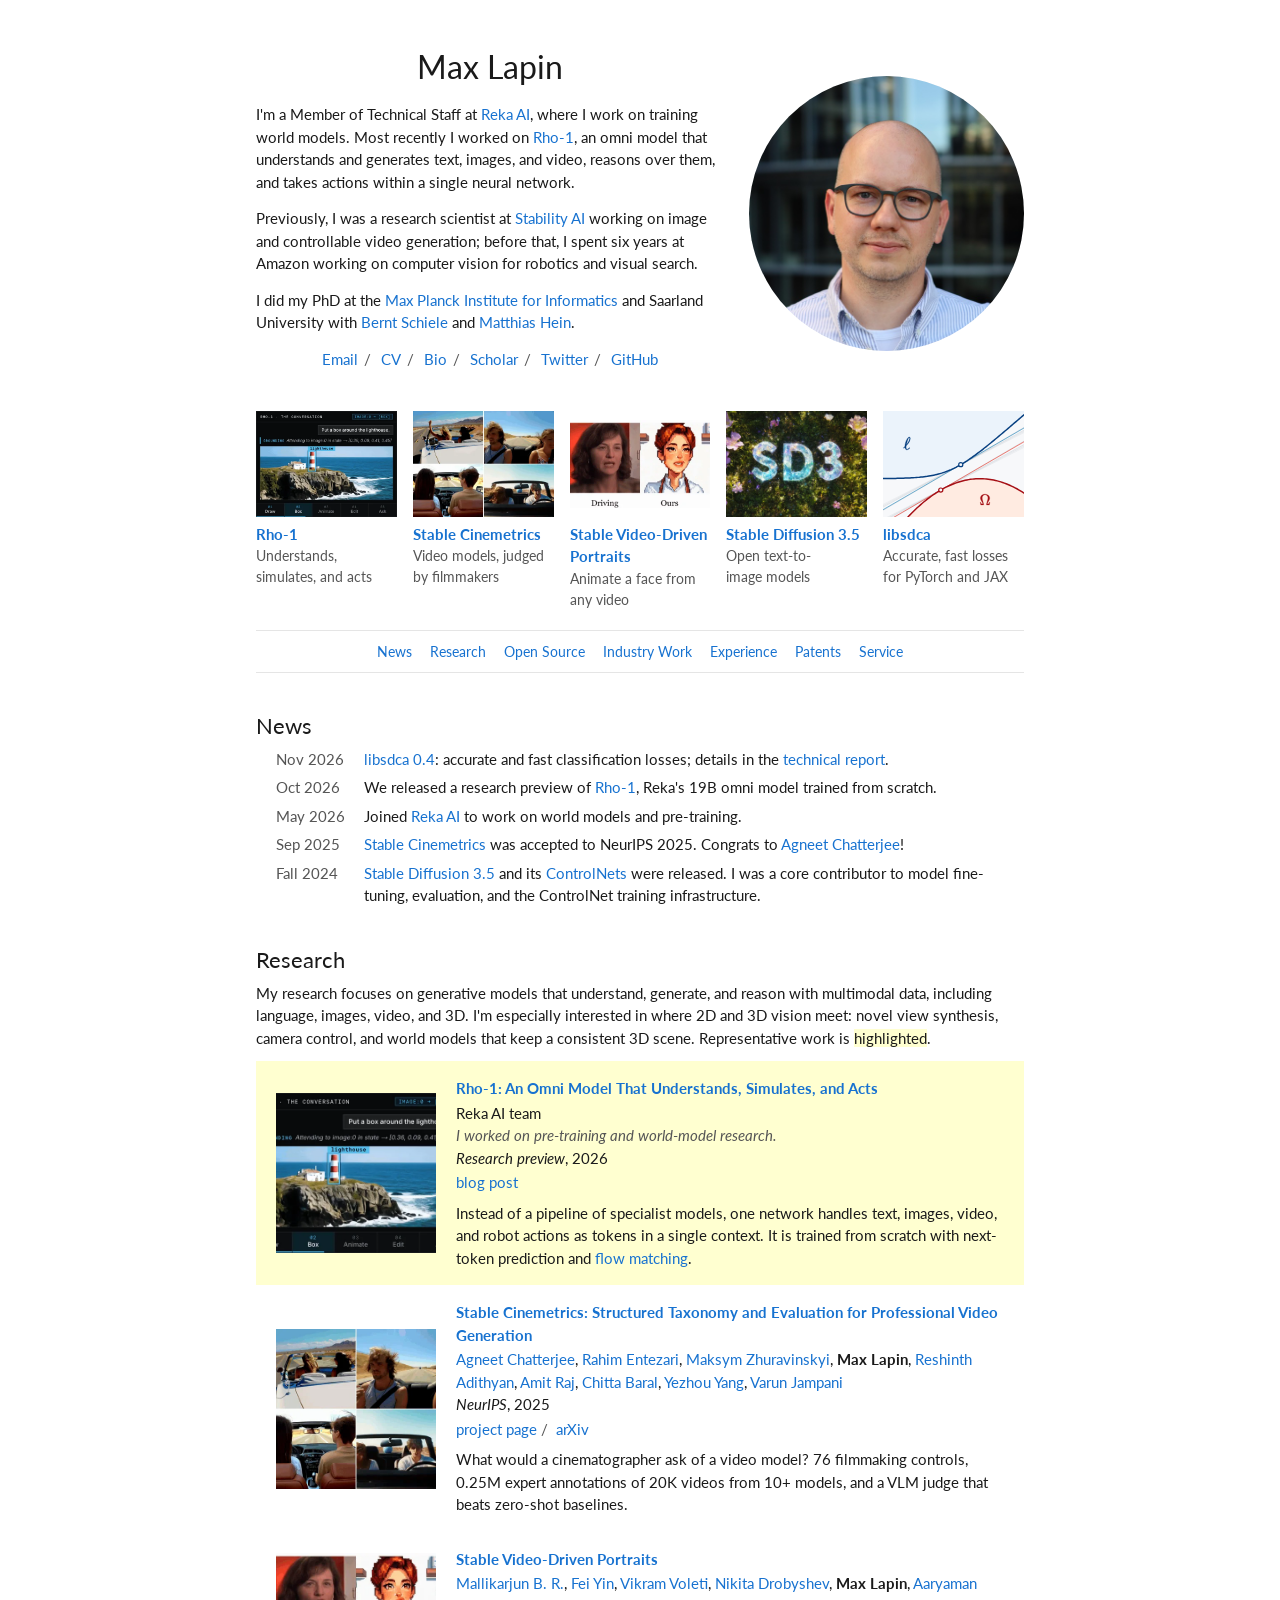
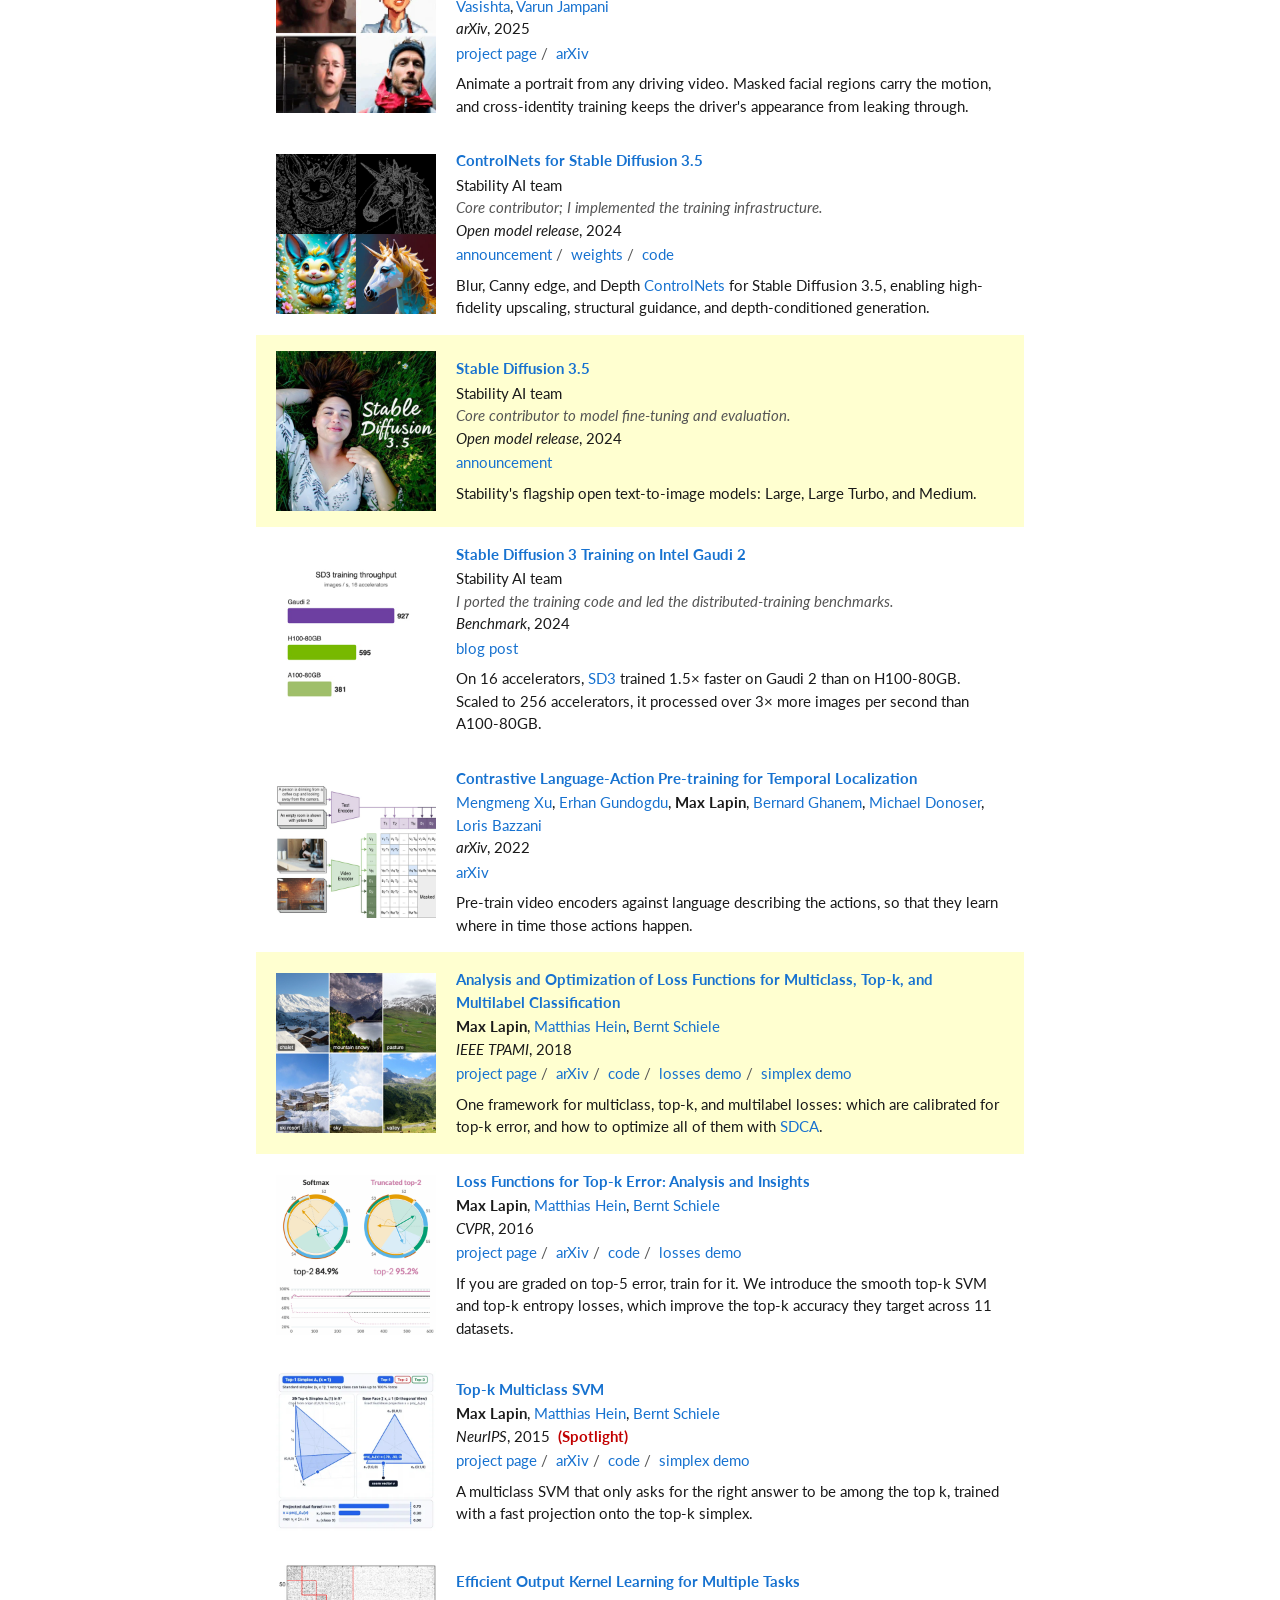
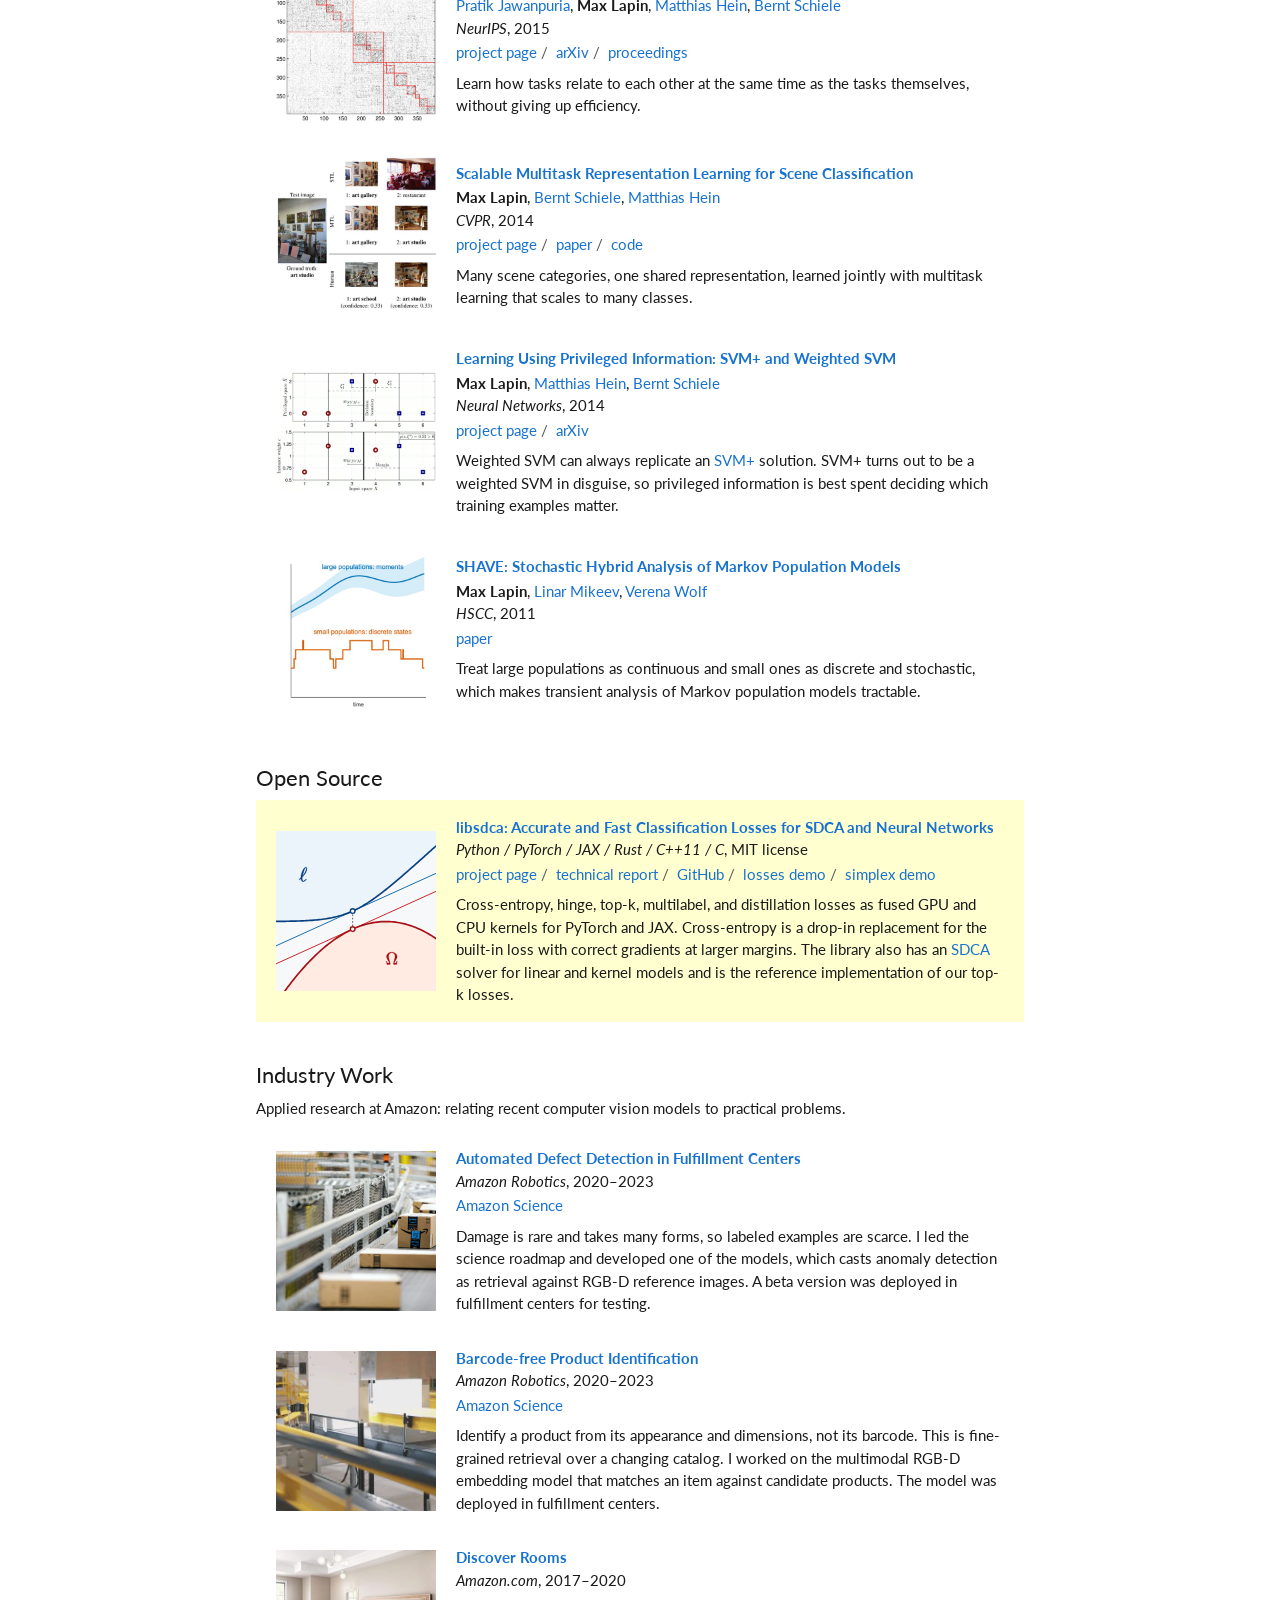
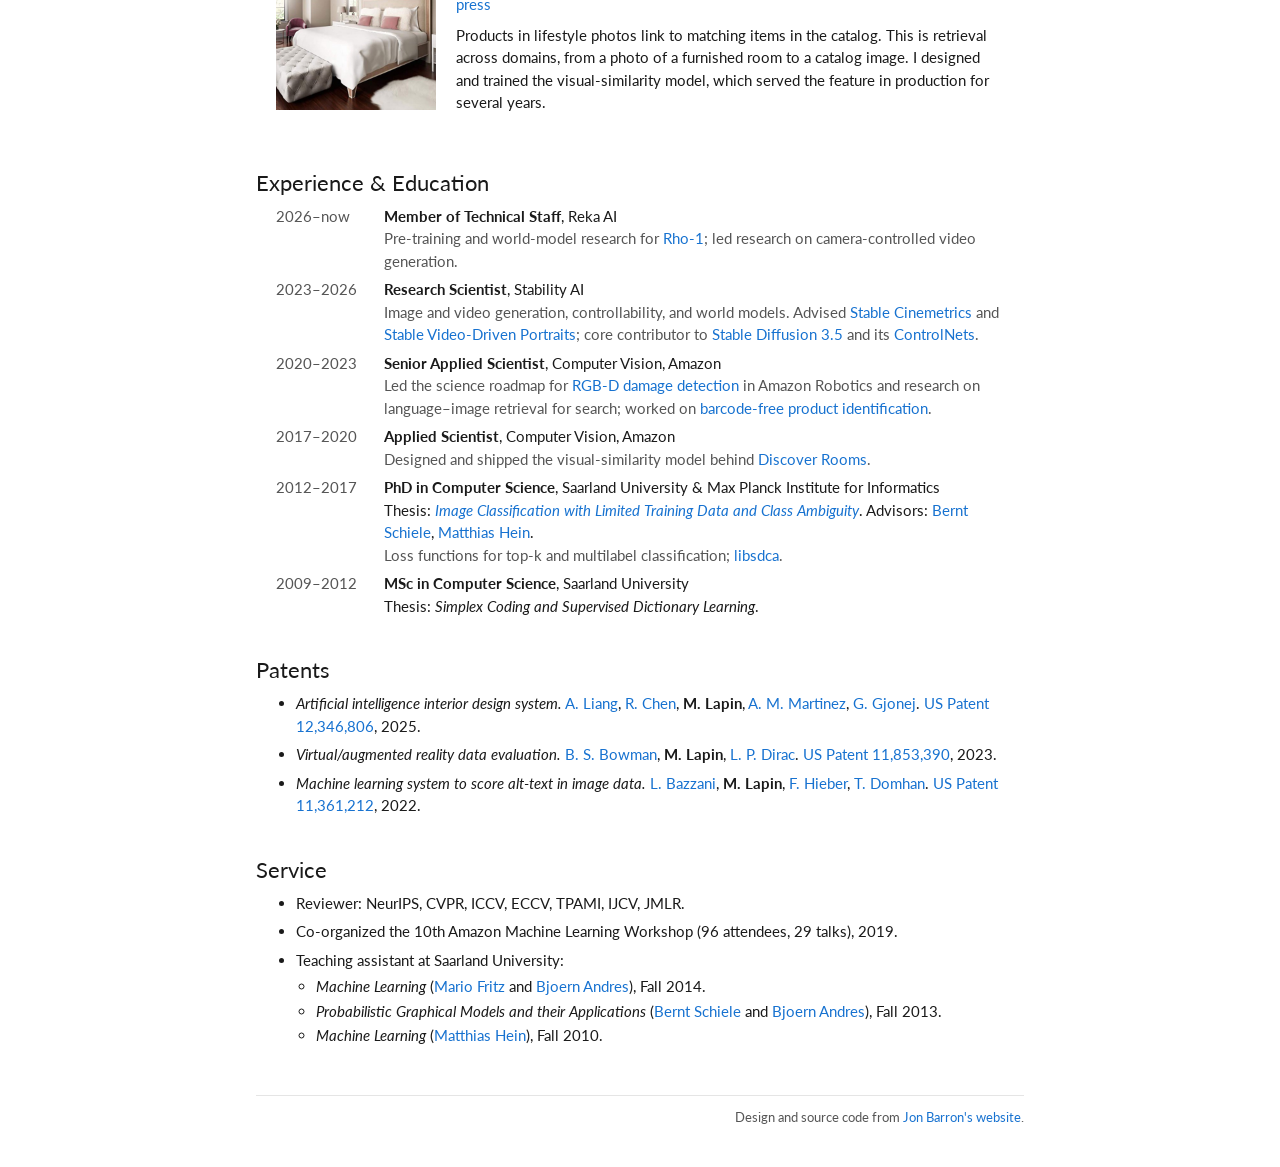
==== commit 9bea99f4: "Update homepage, libsdca page, and CV" ====
--- a/index.html
+++ b/index.html
@@ -80,9 +80,9 @@
       <span class="gloss">Open text-to-image models</span>
     </a>
     <a class="card" href="/libsdca/">
-      <span class="thumb">libsdca<img class="contain" src="images/libsdca-thumb.png" alt="" loading="lazy" onerror="this.remove()"></span>
+      <span class="thumb">libsdca<picture><source media="(prefers-reduced-motion: reduce)" srcset="images/libsdca-thumb_4x3_still.svg"><img src="images/libsdca-thumb_4x3.svg" alt="" loading="lazy" onerror="this.remove()"></picture></span>
       <span class="card-title">libsdca</span>
-      <span class="gloss">Accurate, fast loss layers</span>
+      <span class="gloss">Accurate, fast losses for PyTorch and JAX</span>
     </a>
   </section>
 
@@ -101,8 +101,8 @@
   <section id="news">
     <h2>News</h2>
     <ul class="news">
-      <li><span class="date">Nov 2026</span><span><a href="/libsdca/">libsdca v0.4</a>: accurate and fast classification
-        losses for SDCA and neural networks, with a <a href="/libsdca/report/">technical report</a>.</span></li>
+      <li><span class="date">Nov 2026</span><span><a href="/libsdca/">libsdca 0.4</a>: accurate and fast classification
+        losses; details in the <a href="/libsdca/report/">technical report</a>.</span></li>
       <li><span class="date">Oct 2026</span><span>We released a research preview of
         <a href="https://reka.ai/labs/research/rho-1-collapsing-the-multimodal-stack">Rho-1</a>, Reka's 19B
         omni model trained from scratch.</span></li>
@@ -390,7 +390,7 @@
         </div>
       </article>
 
-      <article class="entry highlight">
+      <article class="entry">
         <div class="thumb">
           SVM+
           <img src="images/svmplus.jpg" alt="Weighted SVM replicating an SVM+ solution" loading="lazy" onerror="this.remove()">
@@ -437,13 +437,13 @@
   <section id="open-source">
     <h2>Open Source</h2>
     <div class="entries">
-      <article class="entry">
+      <article class="entry highlight">
         <div class="thumb">
           libsdca
-          <img class="contain" src="images/libsdca-thumb.png" alt="Time per logit of cross-entropy against the number of logits on a GPU: libsdca is faster than compiled PyTorch on small inputs and reaches the memory-bandwidth limit on large ones" loading="lazy" onerror="this.remove()">
-        </div>
-        <div>
-          <a class="title" href="/libsdca/">libsdca</a>
+          <picture><source media="(max-width: 640px) and (prefers-reduced-motion: reduce)" srcset="images/libsdca-thumb_16x9_still.svg"><source media="(prefers-reduced-motion: reduce)" srcset="images/libsdca-thumb_still.svg"><source media="(max-width: 640px)" srcset="images/libsdca-thumb_16x9.svg"><img class="contain" src="images/libsdca-thumb.svg" alt="A loss and a negated regularizer with a pair of parallel tangents: the tangents settle at the optimum, where the distance between them equals the smallest distance between the two curves" loading="lazy" onerror="this.remove()"></picture>
+        </div>
+        <div>
+          <a class="title" href="/libsdca/">libsdca: Accurate and Fast Classification Losses for SDCA and Neural Networks</a>
           <div><span class="venue">Python / PyTorch / JAX / Rust / C++11 / C</span>, MIT license</div>
           <div class="links">
             <a href="/libsdca/">project page</a><span class="sep">/</span>
@@ -453,12 +453,11 @@
             <a href="topk/simplex.html" title="Interactive demo: projection onto the top-k simplex">simplex demo</a>
           </div>
           <p>
-            Accurate and fast classification losses for SDCA and neural networks: multiclass, top-k, multilabel, and
-            distillation losses as fused PyTorch and JAX loss layers and as
-            <a href="https://www.jmlr.org/papers/v14/shalev-shwartz13a.html" title="Shalev-Shwartz and Zhang, Stochastic Dual Coordinate Ascent Methods for Regularized Loss Minimization, JMLR 2013">SDCA</a> solvers
-            for linear and kernel models. libsdca is the reference implementation of the top-k SVM and top-k entropy
-            losses. Release v0.4 has Python, PyTorch, JAX, Rust, C++, and C interfaces, fused CPU and CUDA kernels,
-            and a duality-gap stopping test for every fit.
+            Cross-entropy, hinge, top-k, multilabel, and distillation losses as fused GPU and CPU kernels for PyTorch
+            and JAX. Cross-entropy is a drop-in replacement for the built-in loss with correct gradients at larger
+            margins. The library also has an
+            <a href="https://www.jmlr.org/papers/v14/shalev-shwartz13a.html" title="Shalev-Shwartz and Zhang, Stochastic Dual Coordinate Ascent Methods for Regularized Loss Minimization, JMLR 2013">SDCA</a> solver
+            for linear and kernel models and is the reference implementation of our top-k losses.
           </p>
         </div>
       </article>
@@ -469,7 +468,7 @@
   <section id="industry">
     <h2>Industry Work</h2>
     <p class="section-intro">
-      Applied science and product work at Amazon.
+      Applied research at Amazon: relating recent computer vision models to practical problems.
     </p>
 
     <div class="entries">
@@ -486,10 +485,10 @@
             <a href="https://www.amazon.science/latest-news/the-surprisingly-subtle-challenge-of-automating-damage-detection">Amazon Science</a>
           </div>
           <p>
-            Catch damaged items before they ship. I led the science roadmap and built one of the deployed models,
-            which treats anomaly detection on RGB-D images as retrieval.
-          </p>
-          <div class="outcome"><em>Outcome:</em> high detection recall with few false positives.</div>
+            Damage is rare and takes many forms, so labeled examples are scarce. I led the science roadmap and
+            developed one of the models, which casts anomaly detection as retrieval against RGB-D reference
+            images. A beta version was deployed in fulfillment centers for testing.
+          </p>
         </div>
       </article>
 
@@ -505,9 +504,10 @@
             <a href="https://www.amazon.science/latest-news/how-amazon-robotics-is-working-on-new-ways-to-eliminate-the-need-for-barcodes">Amazon Science</a>
           </div>
           <p>
-            Recognize a product without scanning its barcode. I contributed to the multimodal RGB-D embedding model.
-          </p>
-          <div class="outcome"><em>Outcome:</em> deployed in fulfillment centers, with high recall and few false positives.</div>
+            Identify a product from its appearance and dimensions, not its barcode. This is fine-grained retrieval
+            over a changing catalog. I worked on the multimodal RGB-D embedding model that matches an item
+            against candidate products. The model was deployed in fulfillment centers.
+          </p>
         </div>
       </article>
 
@@ -523,10 +523,10 @@
             <a href="https://www.yahoo.com/entertainment/secret-amazon-feature-makes-easy-170000535.html">press</a>
           </div>
           <p>
-            Shop the room: products spotted in lifestyle photos link to matching items on Amazon. I designed and shipped
-            the visual-similarity model.
-          </p>
-          <div class="outcome"><em>Outcome:</em> launched across many marketplaces, substantially increasing product engagement.</div>
+            Products in lifestyle photos link to matching items in the catalog. This is retrieval across domains,
+            from a photo of a furnished room to a catalog image. I designed and trained the visual-similarity model,
+            which served the feature in production for several years.
+          </p>
         </div>
       </article>
 
--- a/stylesheet.css
+++ b/stylesheet.css
@@ -149,8 +149,6 @@
 .entry .links { margin-top: 2px; }
 .entry .links .sep { color: var(--muted); padding: 0 4px; }
 .entry p { margin: 8px 0 0; }
-.entry .outcome { margin-top: 4px; }
-.entry .outcome em { color: var(--muted); }
 .entry > div, .intro > div { min-width: 0; }
 
 /* ---------- thumbnails ----------
